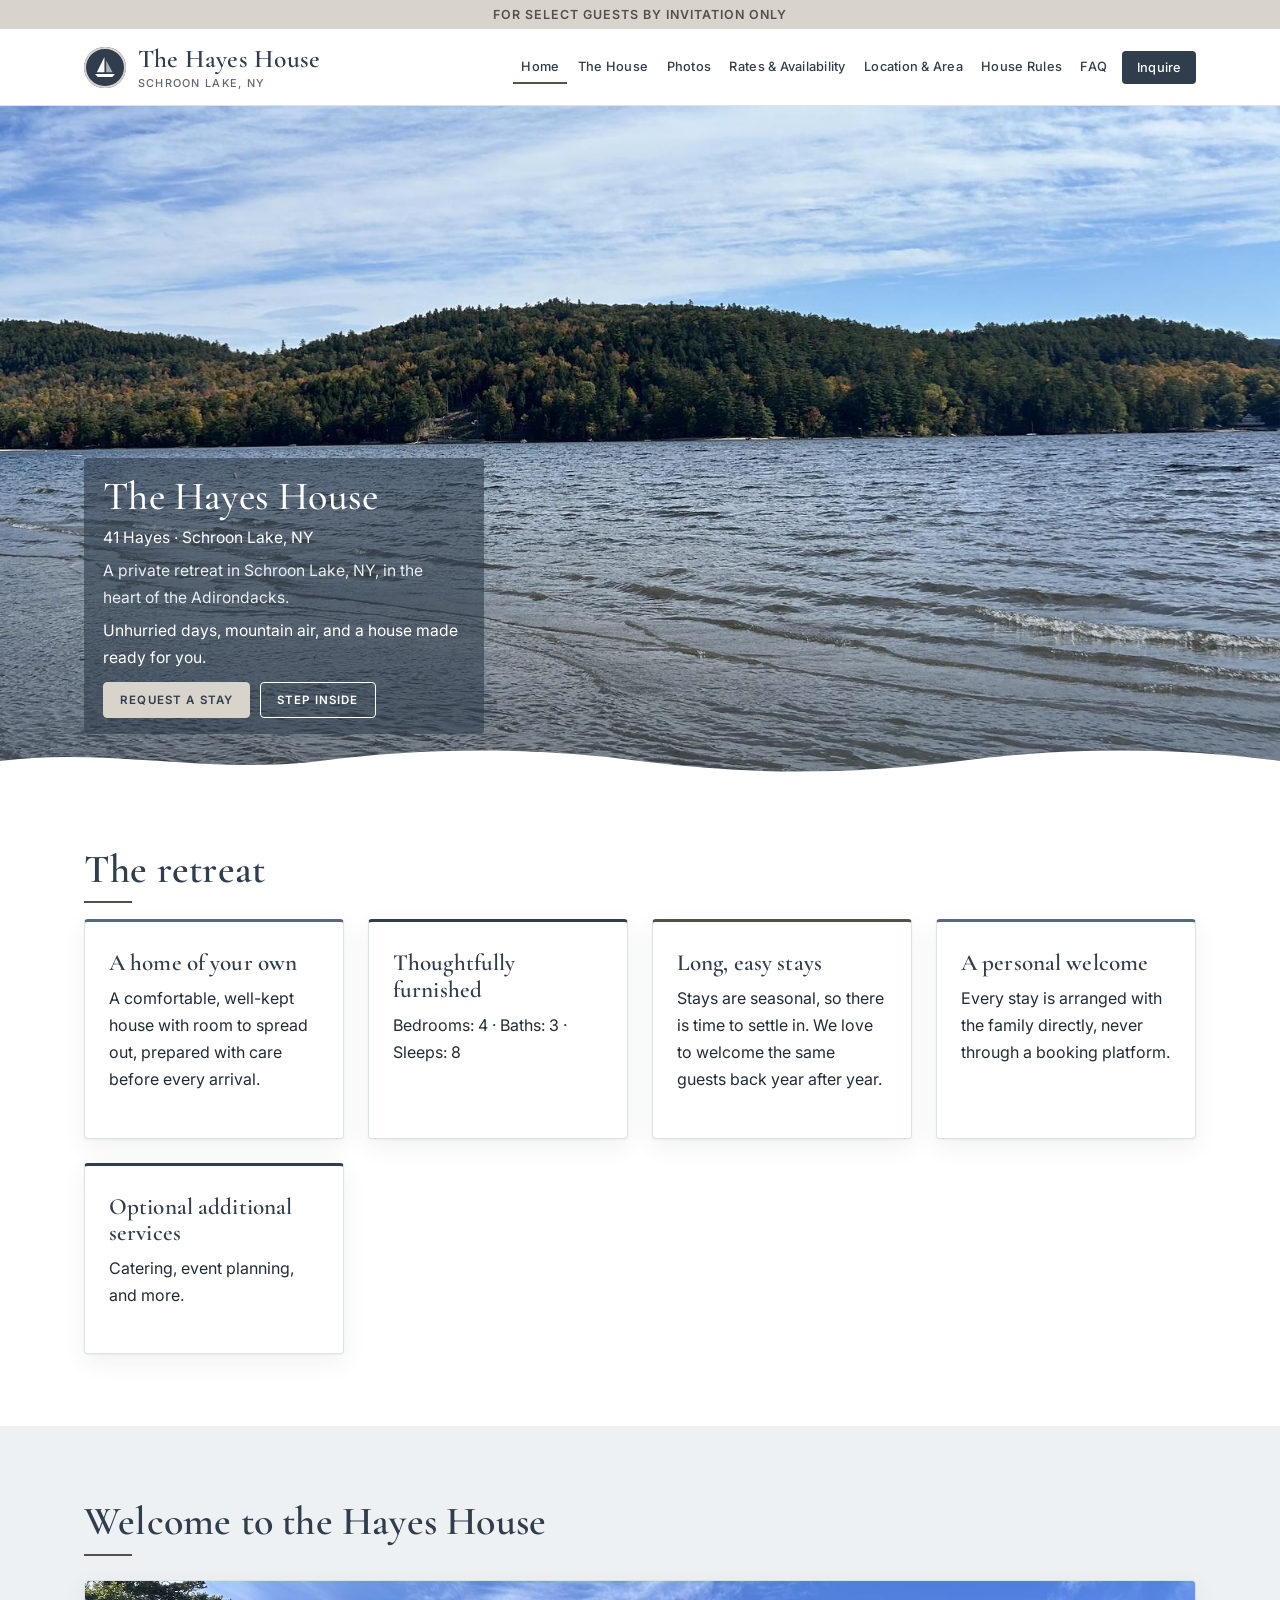
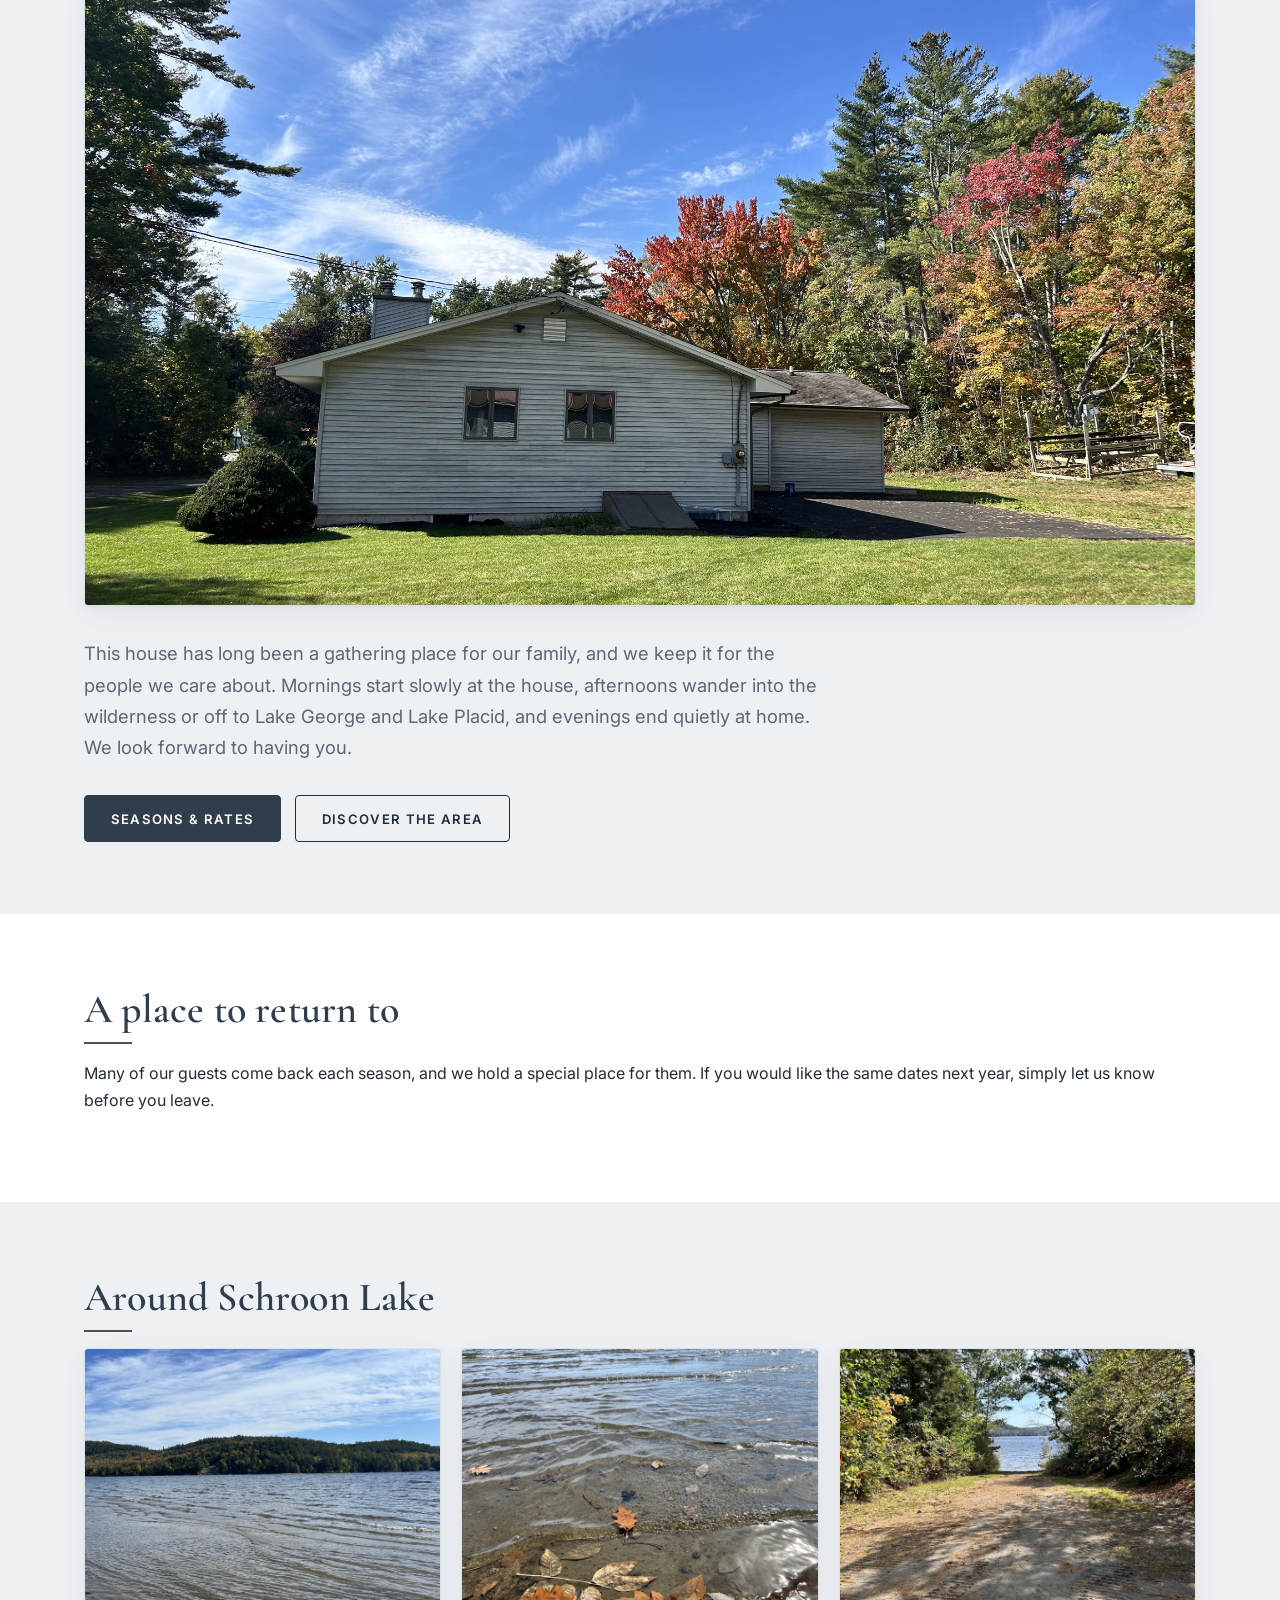
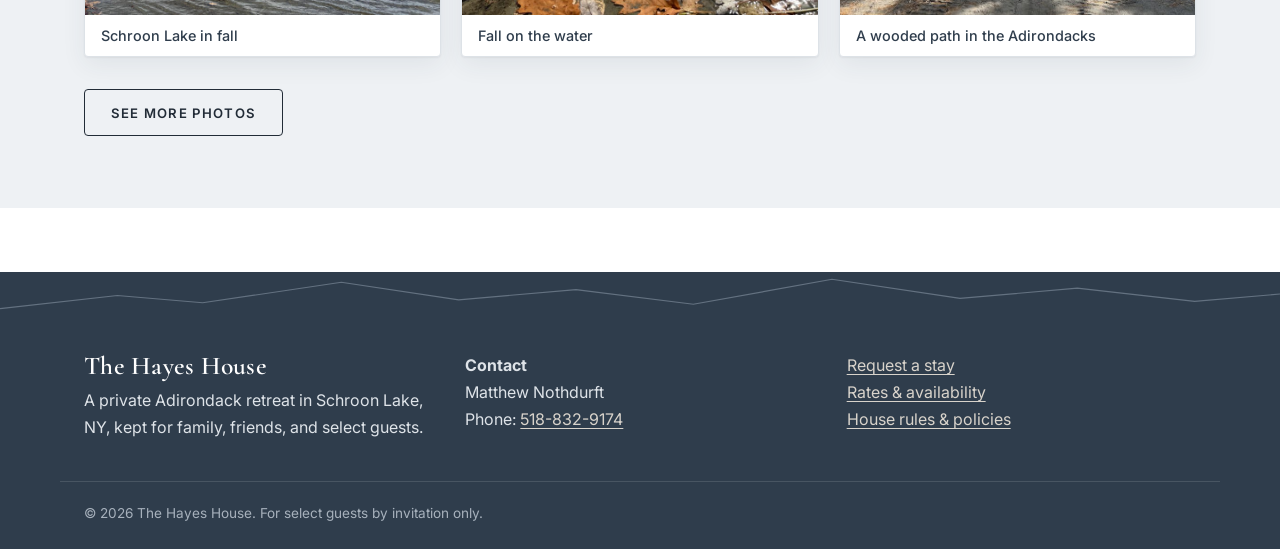
==== index.html @ 9d16b69c "Lake photos mock-up: lake hero, Around Schroon Lake band, car-free house photo, gallery and location" ====
<!doctype html>
<html lang="en">
<head>
  <meta charset="utf-8">
  <meta name="viewport" content="width=device-width, initial-scale=1">
  <title>The Hayes House | 41 Hayes, Schroon Lake, NY</title>
  <meta name="description" content="The Hayes House, a private Adirondack retreat in Schroon Lake, NY, open to family, friends, and select guests by invitation.">
  <meta name="robots" content="noindex"> <!-- DRAFT: remove this line at launch -->
  <link rel="preconnect" href="https://fonts.googleapis.com">
  <link rel="preconnect" href="https://fonts.gstatic.com" crossorigin>
  <link rel="stylesheet" href="https://fonts.googleapis.com/css2?family=Cormorant+Garamond:wght@500;600;700&amp;family=Inter:wght@400;500;600&amp;display=swap"> <!-- optional web fonts; system fallbacks are used offline -->
  <link rel="stylesheet" href="css/style.css">
  <link rel="icon" href="images/favicon.svg" type="image/svg+xml">
  <script src="js/main.js" defer></script>
</head>
<body>
  <a class="skip" href="#main">Skip to content</a>
  <div class="draft-banner" role="note">For select guests by invitation only</div>
  <header class="site-header">
    <div class="wrap header-inner">
      <a href="index.html" class="logo">
        <span class="logo-mark" aria-hidden="true"><svg viewBox="0 0 48 48" width="28" height="28" focusable="false"><path d="M23 7 V33 H10 Z" fill="currentColor"/><path d="M26 13 V33 H37 Z" fill="currentColor" opacity=".6"/><path d="M7 36 H41 L36.5 41 H11.5 Z" fill="currentColor"/></svg></span>
        <span><span class="logo-name" data-site="name">The Hayes House</span><span class="logo-sub">Schroon Lake, NY</span></span>
      </a>
      <button class="nav-toggle" type="button" aria-expanded="false" aria-controls="site-nav">Menu</button>
      <nav class="site-nav" id="site-nav" aria-label="Main">
        <ul>
          <li><a href="index.html">Home</a></li>
          <li><a href="house.html">The House</a></li>
          <li><a href="gallery.html">Photos</a></li>
          <li><a href="rates.html">Rates &amp; Availability</a></li>
          <li><a href="location.html">Location &amp; Area</a></li>
          <li><a href="rules.html">House Rules</a></li>
          <li><a href="faq.html">FAQ</a></li>
          <li><a href="inquire.html" class="nav-cta">Inquire</a></li>
        </ul>
      </nav>
    </div>
  </header>

  <main id="main">
    <section class="hero">
      <div class="wrap"><div class="hero-panel">
        <h1>The Hayes House</h1>
        <p class="small" style="color:#fff">41 Hayes · Schroon Lake, NY</p>
        <p>A private retreat in Schroon Lake, NY, in the heart of the Adirondacks.</p>
        <p class="small" style="color:#fff">Unhurried days, mountain air, and a house made ready for you.</p>
        <div class="btn-row">
          <a class="btn" href="inquire.html">Request a stay</a>
          <a class="btn secondary" href="house.html">Step inside</a>
        </div>
      </div></div>
    </section>

    <section class="section">
      <div class="wrap">
        <h2>The retreat</h2>
        <div class="grid">
          <div class="card steel"><h3>A home of your own</h3><p>A comfortable, well-kept house with room to spread out, prepared with care before every arrival.</p></div>
          <div class="card"><h3>Thoughtfully furnished</h3><p>Bedrooms: 4 · Baths: 3 · Sleeps: 8</p></div>
          <div class="card wood"><h3>Long, easy stays</h3><p>Stays are seasonal, so there is time to settle in. We love to welcome the same guests back year after year.</p></div>
          <div class="card steel"><h3>A personal welcome</h3><p>Every stay is arranged with the family directly, never through a booking platform.</p></div>
          <div class="card"><h3>Optional additional services</h3><p>Catering, event planning, and more.</p></div>
        </div>
      </div>
    </section>

    <section class="section alt">
      <div class="wrap">
        <h2>Welcome to the Hayes House</h2>
        <figure class="feature-photo"><img src="images/side-and-garage-1000.jpg" srcset="images/side-and-garage-1000.jpg 1000w, images/side-and-garage.jpg 2000w" sizes="(max-width: 1100px) 100vw, 1100px" alt="Side of the house and attached garage with a paved driveway, a green lawn, and red and orange fall trees against a blue sky" loading="lazy" width="2000" height="1500"></figure>
        <p class="lead">This house has long been a gathering place for our family, and we keep it for the people we care about. Mornings start slowly at the house, afternoons wander into the wilderness or off to Lake George and Lake Placid, and evenings end quietly at home. We look forward to having you.</p>
        <div class="btn-row"><a class="btn" href="rates.html">Seasons &amp; rates</a><a class="btn secondary" href="location.html">Discover the area</a></div>
      </div>
    </section>

    <section class="section">
      <div class="wrap">
        <h2>A place to return to</h2>
        <p>Many of our guests come back each season, and we hold a special place for them. If you would like the same dates next year, simply let us know before you leave.</p>
      </div>
    </section>
    <section class="section alt">
      <div class="wrap">
        <h2>Around Schroon Lake</h2>
        <div class="gallery three">
          <figure><img src="images/lake-shoreline-800.jpg" srcset="images/lake-shoreline-800.jpg 800w, images/lake-shoreline.jpg 1600w" sizes="(max-width: 600px) 100vw, 360px" alt="Schroon Lake on a clear fall day, with wooded hills in autumn color across the water" loading="lazy" width="1600" height="1200"><figcaption>Schroon Lake in fall</figcaption></figure>
          <figure><img src="images/lake-shallows-800.jpg" srcset="images/lake-shallows-800.jpg 800w, images/lake-shallows.jpg 1600w" sizes="(max-width: 600px) 100vw, 360px" alt="Fallen oak and maple leaves in clear, shallow lake water" loading="lazy" width="1600" height="1200"><figcaption>Fall on the water</figcaption></figure>
          <figure><img src="images/wooded-path-1000.jpg" srcset="images/wooded-path-1000.jpg 1000w, images/wooded-path.jpg 2000w" sizes="(max-width: 600px) 100vw, 360px" alt="A sandy path through tall pines and early fall foliage on a sunny day" loading="lazy" width="1500" height="2000"><figcaption>A wooded path in the Adirondacks</figcaption></figure>
        </div>
        <div class="btn-row"><a class="btn secondary" href="gallery.html">See more photos</a></div>
      </div>
    </section>
  </main>

  <footer class="site-footer">
    <svg class="ridge" viewBox="0 0 1200 60" preserveAspectRatio="none" aria-hidden="true" focusable="false"><path d="M0 50 L110 32 L190 42 L320 14 L430 38 L540 24 L650 44 L780 10 L900 36 L1010 22 L1120 40 L1200 30" fill="none" stroke="currentColor" stroke-width="1.5"/></svg>
    <div class="wrap footer-grid">
      <div>
        <p><span class="logo-name" data-site="name">The Hayes House</span>
        A private Adirondack retreat in Schroon Lake, NY, kept for family, friends, and select guests.</p>
      </div>
      <div>
        <p><strong>Contact</strong><br>
        Matthew Nothdurft<br>
        Phone: <a href="tel:+15188329174">518-832-9174</a></p>
      </div>
      <div>
        <p><a href="inquire.html">Request a stay</a><br>
        <a href="rates.html">Rates &amp; availability</a><br>
        <a href="rules.html">House rules &amp; policies</a></p>
      </div>
    </div>
    <p class="wrap small">© <span data-year>2026</span> <span data-site="name">The Hayes House</span>. For select guests by invitation only.</p>
  </footer>
</body>
</html>
---- css/style.css ----
/* The Hayes House: shared styles (coastal / nautical theme). Edit colors in :root. */
:root {
  --navy: #2f3d4c;        /* SW 6244 Naval */
  --navy-2: #3b4b5d;
  --steel: #56697e;       /* lighter Naval */
  --sky: #a3b1c0;
  --mist: #eef1f4;        /* pale Naval tint */
  --white: #ffffff;
  --bronze: #54504a;      /* SW 7048 Urbane Bronze */
  --bronze-tint: #d8d3cb; /* light Urbane Bronze tint */
  --brass: var(--bronze);
  --brass-dark: var(--bronze);
  --ink: #222c37;
  --muted: #5d6772;
  --line: #dde2e7;
  --radius: 4px;
  --shadow: 0 1px 2px rgba(47,61,76,.06), 0 8px 24px rgba(47,61,76,.07);
  --max: 1160px;
  --serif: "Cormorant Garamond", "Playfair Display", "Iowan Old Style", "Palatino Linotype", Palatino, Georgia, serif;
  --sans: "Inter", -apple-system, BlinkMacSystemFont, "Segoe UI", Roboto, "Helvetica Neue", Arial, sans-serif;
}
* { box-sizing: border-box; }
html { scroll-behavior: smooth; }
body { margin: 0; color: var(--ink); background: var(--white); font: 400 1rem/1.7 var(--sans); -webkit-font-smoothing: antialiased; }
h1, h2, h3 { font-family: var(--serif); font-weight: 600; line-height: 1.15; color: var(--navy); letter-spacing: .005em; }
h1 { font-size: clamp(2.4rem, 6vw, 3.9rem); margin: 0 0 .75rem; }
h2 { font-size: clamp(1.8rem, 3.6vw, 2.5rem); margin: 3rem 0 1rem; }
h2::after { content: ""; display: block; width: 48px; height: 2px; background: var(--brass); margin-top: .6rem; }
h3 { font-size: 1.45rem; margin: 0 0 .5rem; }
p { margin: 0 0 1rem; }
a { color: var(--steel); text-underline-offset: 3px; }
a:hover { color: var(--navy); }
a:focus-visible, button:focus-visible, input:focus-visible, select:focus-visible, textarea:focus-visible, summary:focus-visible {
  outline: 2px solid var(--brass); outline-offset: 3px;
}
img { max-width: 100%; height: auto; display: block; }
.wrap { max-width: var(--max); margin: 0 auto; padding: 0 1.5rem; }
.section { padding: 4.5rem 0; }
.section > .wrap > h2:first-child { margin-top: 0; }
.section.alt { background: var(--mist); }
.lead { font-size: 1.15rem; color: var(--muted); max-width: 46rem; }
.small { font-size: .85rem; color: var(--muted); }

.skip { position: absolute; left: -999px; top: 0; background: #fff; padding: .5rem 1rem; z-index: 100; }
.skip:focus { left: 1rem; }

/* Placeholder callouts, intentionally obvious */
.ph { display: inline; background: #fff7e6; color: #5a4214; border: 1px solid #e3c98f; border-left: 4px solid var(--brass-dark);
  padding: .1rem .5rem; border-radius: 2px; font: 500 .9em/1.6 var(--sans); box-decoration-break: clone; -webkit-box-decoration-break: clone; }
.ph::before { content: "PLACEHOLDER · "; font-weight: 700; letter-spacing: .06em; font-size: .85em; color: #8a5a00; }
.ph.confirm { background: #eceff3; border-color: #b5c0cc; border-left-color: var(--steel); color: var(--navy); }
.ph.confirm::before { content: "WORDING TO CONFIRM · "; color: var(--steel); }
.draft-banner { background: var(--bronze-tint); color: var(--bronze); text-align: center; font: 600 .78rem var(--sans); letter-spacing: .08em; text-transform: uppercase; padding: .45rem 1rem; }

/* Header */
.site-header { background: rgba(255,255,255,.96); backdrop-filter: blur(6px); border-bottom: 1px solid var(--line); position: sticky; top: 0; z-index: 50; }
.header-inner { position: relative; display: flex; align-items: center; justify-content: space-between; gap: 1rem; min-height: 4.75rem; }
.logo { display: flex; align-items: center; gap: .75rem; color: var(--navy); text-decoration: none; }
.logo:hover { color: var(--navy); }
.logo-mark { width: 2.6rem; height: 2.6rem; border-radius: 50%; background: var(--navy); color: var(--white); display: grid; place-items: center; box-shadow: inset 0 0 0 2px var(--bronze-tint); }
.logo-name { font: 600 1.6rem/1.1 var(--serif); letter-spacing: .01em; display: block; }
.logo-sub { font: 500 .68rem var(--sans); letter-spacing: .12em; text-transform: uppercase; color: var(--muted); display: block; margin-top: .15rem; }
.nav-toggle { display: none; background: transparent; border: 1px solid var(--navy); color: var(--navy); border-radius: var(--radius); padding: .45rem .9rem; font: 600 .8rem var(--sans); letter-spacing: .1em; text-transform: uppercase; cursor: pointer; }
.site-nav ul { list-style: none; display: flex; flex-wrap: nowrap; align-items: center; gap: .15rem; margin: 0; padding: 0; }
.site-nav a { color: var(--navy); text-decoration: none; padding: .5rem .5rem; font: 500 .8rem var(--sans); letter-spacing: .02em; white-space: nowrap; display: block; border-bottom: 2px solid transparent; }
.site-nav a:hover { color: var(--steel); }
.site-nav a[aria-current="page"] { border-bottom-color: var(--brass); }
.site-nav a.nav-cta { background: var(--navy); color: var(--white); border-radius: var(--radius); padding: .55rem .9rem; margin-left: .3rem; border-bottom: 0; }
.site-nav a.nav-cta:hover { background: var(--steel); color: var(--white); }
@media (max-width: 1180px) {
  .nav-toggle { display: block; }
  .site-nav { display: none; position: absolute; left: 0; right: 0; top: 100%; background: var(--white); border-bottom: 1px solid var(--line); box-shadow: var(--shadow); padding: .75rem 1.5rem 1.25rem; }
  .site-nav.open { display: block; }
  .site-nav ul { flex-direction: column; align-items: stretch; flex-wrap: wrap; }
  .site-nav a.nav-cta { margin: .5rem 0 0; text-align: center; }
}

/* Hero */
.hero { color: var(--white); padding: 22rem 0 2.5rem; position: relative; display: flex; align-items: flex-end;
  background: linear-gradient(to top, rgba(47,61,76,.45) 0%, rgba(47,61,76,0) 45%), url("../images/lake-shoreline.jpg") 50% 40%/cover no-repeat; }
.hero .wrap { width: 100%; }
.hero-panel { display: inline-block; max-width: 25rem; background: rgba(47,61,76,.6); padding: .9rem 1.2rem 1rem; border-radius: var(--radius); }
.hero h1 { color: var(--white); font-weight: 500; font-size: clamp(1.8rem, 4vw, 2.5rem); margin: 0 0 .4rem; }
.hero p { font-size: .98rem; max-width: 28rem; color: #e9edf1; margin: 0 0 .4rem; }
.hero .btn-row { margin-top: .7rem; gap: .6rem; }
.hero .btn { padding: .6rem 1rem; font-size: .72rem; }
@media (max-width: 700px) { .hero { background-image: linear-gradient(to top, rgba(47,61,76,.45) 0%, rgba(47,61,76,0) 45%), url("../images/lake-shoreline-800.jpg"); } }
@media (max-width: 600px) { .hero { padding-top: 17rem; background-color: var(--navy); background-size: 100% 100%, 150% auto; background-position: center, 42% top; } .hero-panel { display: block; padding: .9rem 1rem; } }
.hero .small { color: #e9edf1; }
.page-hero { background: linear-gradient(120deg, var(--navy) 0%, var(--navy-2) 55%, var(--steel) 100%); color: var(--white); padding: 4.5rem 0 4.75rem; position: relative; }
.page-hero h1 { color: var(--white); font-weight: 500; }
.page-hero p { margin: 0; color: #dee3e8; max-width: 44rem; font-size: 1.05rem; }
/* wave divider under page heroes */
.hero::after, .page-hero::after { content: ""; position: absolute; left: 0; right: 0; bottom: -1px; height: 28px;
  background: url("data:image/svg+xml,%3Csvg xmlns='http://www.w3.org/2000/svg' viewBox='0 0 1200 28' preserveAspectRatio='none'%3E%3Cpath d='M0 14 C100 0 200 28 300 14 S500 0 600 14 S800 28 900 14 S1100 0 1200 14 V28 H0 Z' fill='%23ffffff'/%3E%3C/svg%3E") center/100% 100% no-repeat; }

/* Buttons */
.btn { display: inline-block; background: var(--navy); color: var(--white); text-decoration: none; padding: .9rem 1.6rem; border-radius: var(--radius); font: 600 .82rem var(--sans); letter-spacing: .1em; text-transform: uppercase; border: 1px solid var(--navy); cursor: pointer; transition: background .2s, color .2s; }
.btn:hover { background: var(--steel); border-color: var(--steel); color: var(--white); }
.hero .btn { background: var(--bronze-tint); border-color: var(--bronze-tint); color: var(--navy); }
.hero .btn:hover { background: var(--white); border-color: var(--white); }
.btn.secondary, .hero .btn.secondary { background: transparent; border-color: currentColor; color: inherit; }
.btn.secondary:hover { background: var(--navy); color: var(--white); }
.hero .btn.secondary:hover { background: var(--white); color: var(--navy); }
.btn-row { display: flex; flex-wrap: wrap; gap: .9rem; margin-top: 2rem; }

/* Cards & grids */
.grid { display: grid; gap: 1.5rem; grid-template-columns: repeat(auto-fit, minmax(240px, 1fr)); }
.card { background: var(--white); border: 1px solid var(--line); border-top: 3px solid var(--navy); border-radius: var(--radius); padding: 1.75rem 1.5rem; box-shadow: var(--shadow); }
.card.steel { border-top-color: var(--steel); }
.card.wood { border-top-color: var(--brass); }

/* Gallery */
.gallery { display: grid; gap: 1.25rem; grid-template-columns: repeat(auto-fill, minmax(240px, 1fr)); }
.gallery.three { grid-template-columns: repeat(auto-fit, minmax(240px, 1fr)); }
.gallery figure { margin: 0; background: var(--white); border-radius: var(--radius); overflow: hidden; border: 1px solid var(--line); box-shadow: var(--shadow); }
.gallery img { aspect-ratio: 4/3; object-fit: cover; width: 100%; }
.gallery figcaption { padding: .75rem 1rem; font: 500 .9rem var(--sans); color: var(--navy); }

/* Photos */
.feature-photo { margin: 1.5rem 0 2rem; border-radius: var(--radius); overflow: hidden; border: 1px solid var(--line); box-shadow: var(--shadow); background: var(--white); }
.feature-photo img { width: 100%; aspect-ratio: 16/9; object-fit: cover; object-position: 50% 35%; }
.feature-photo figcaption, .photo-pair figcaption { padding: .75rem 1rem; font: 500 .9rem var(--sans); color: var(--navy); }
.photo-pair { display: grid; gap: 1.25rem; grid-template-columns: repeat(auto-fit, minmax(260px, 1fr)); margin: 1.5rem 0 2rem; }
.photo-pair figure { margin: 0; background: var(--white); border-radius: var(--radius); overflow: hidden; border: 1px solid var(--line); box-shadow: var(--shadow); }
.photo-pair img { width: 100%; aspect-ratio: 4/3; object-fit: cover; }

/* Tables */
.table-wrap { overflow-x: auto; box-shadow: var(--shadow); border-radius: var(--radius); }
table { border-collapse: collapse; width: 100%; background: var(--white); }
caption { text-align: left; font: 600 .8rem var(--sans); letter-spacing: .08em; text-transform: uppercase; color: var(--muted); padding: 0 0 .75rem; background: var(--white); }
th, td { padding: .9rem 1.1rem; border-bottom: 1px solid var(--line); text-align: left; vertical-align: top; }
thead th { background: var(--navy); color: var(--white); font: 600 .78rem var(--sans); letter-spacing: .08em; text-transform: uppercase; }
tbody th { font-weight: 600; color: var(--navy); width: 32%; background: #f7f8fa; }
tr.blocked td { background: var(--mist); }

/* Calendar placeholder */
.embed-ph { border: 1px solid #b5c0cc; border-left: 4px solid var(--steel); border-radius: var(--radius); background: var(--mist); padding: 2.75rem 1.5rem; text-align: center; color: var(--navy); }

/* FAQ */
details.faq { background: var(--white); border: 1px solid var(--line); border-radius: var(--radius); padding: 1.1rem 1.4rem; margin-bottom: .75rem; box-shadow: 0 1px 2px rgba(47,61,76,.05); }
details.faq[open] { border-left: 3px solid var(--brass); }
details.faq summary { cursor: pointer; font: 600 1.3rem var(--serif); color: var(--navy); }
details.faq p { margin: .75rem 0 0; }

/* Forms */
form.inquiry { display: grid; gap: 1.1rem; background: var(--white); padding: 2rem; border-radius: var(--radius); border: 1px solid var(--line); box-shadow: var(--shadow); max-width: 42rem; }
.form-row { display: grid; gap: 1.1rem; grid-template-columns: repeat(auto-fit, minmax(180px, 1fr)); }
label { font: 600 .78rem var(--sans); letter-spacing: .08em; text-transform: uppercase; color: var(--navy); display: block; margin-bottom: .35rem; }
input, select, textarea { width: 100%; padding: .75rem .85rem; border: 1px solid #c9d0d8; border-radius: var(--radius); font: 1rem var(--sans); background: #fcfcfd; color: var(--ink); }
input:focus, select:focus, textarea:focus { border-color: var(--steel); }
.form-note { background: #fff7e6; border: 1px solid #e3c98f; border-left: 4px solid var(--brass-dark); color: #5a4214; padding: .85rem 1rem; border-radius: 2px; font-size: .92rem; margin: 0; }
#form-status { font-weight: 600; color: var(--navy); }

ul.checks { padding-left: 1.2rem; }
ul.checks li { margin: .4rem 0; }
ul.checks li::marker { color: var(--brass-dark); }

/* Footer */
.site-footer { background: var(--navy); color: #dee3e8; padding: 0 0 1.5rem; margin-top: 4rem; }
.site-footer .ridge { display: block; width: 100%; height: 44px; color: var(--sky); opacity: .45; margin-bottom: 2.25rem; }
.site-footer a { color: var(--bronze-tint); }
.site-footer a:hover { color: var(--white); }
.site-footer .logo-name { color: var(--white); margin-bottom: .4rem; }
.site-footer .small { color: #a7b1bc; border-top: 1px solid rgba(255,255,255,.12); padding-top: 1.25rem; margin-top: 1.5rem; }
.footer-grid { display: grid; gap: 2rem; grid-template-columns: repeat(auto-fit, minmax(220px, 1fr)); }

@media (prefers-reduced-motion: reduce) { html { scroll-behavior: auto; } .btn { transition: none; } }
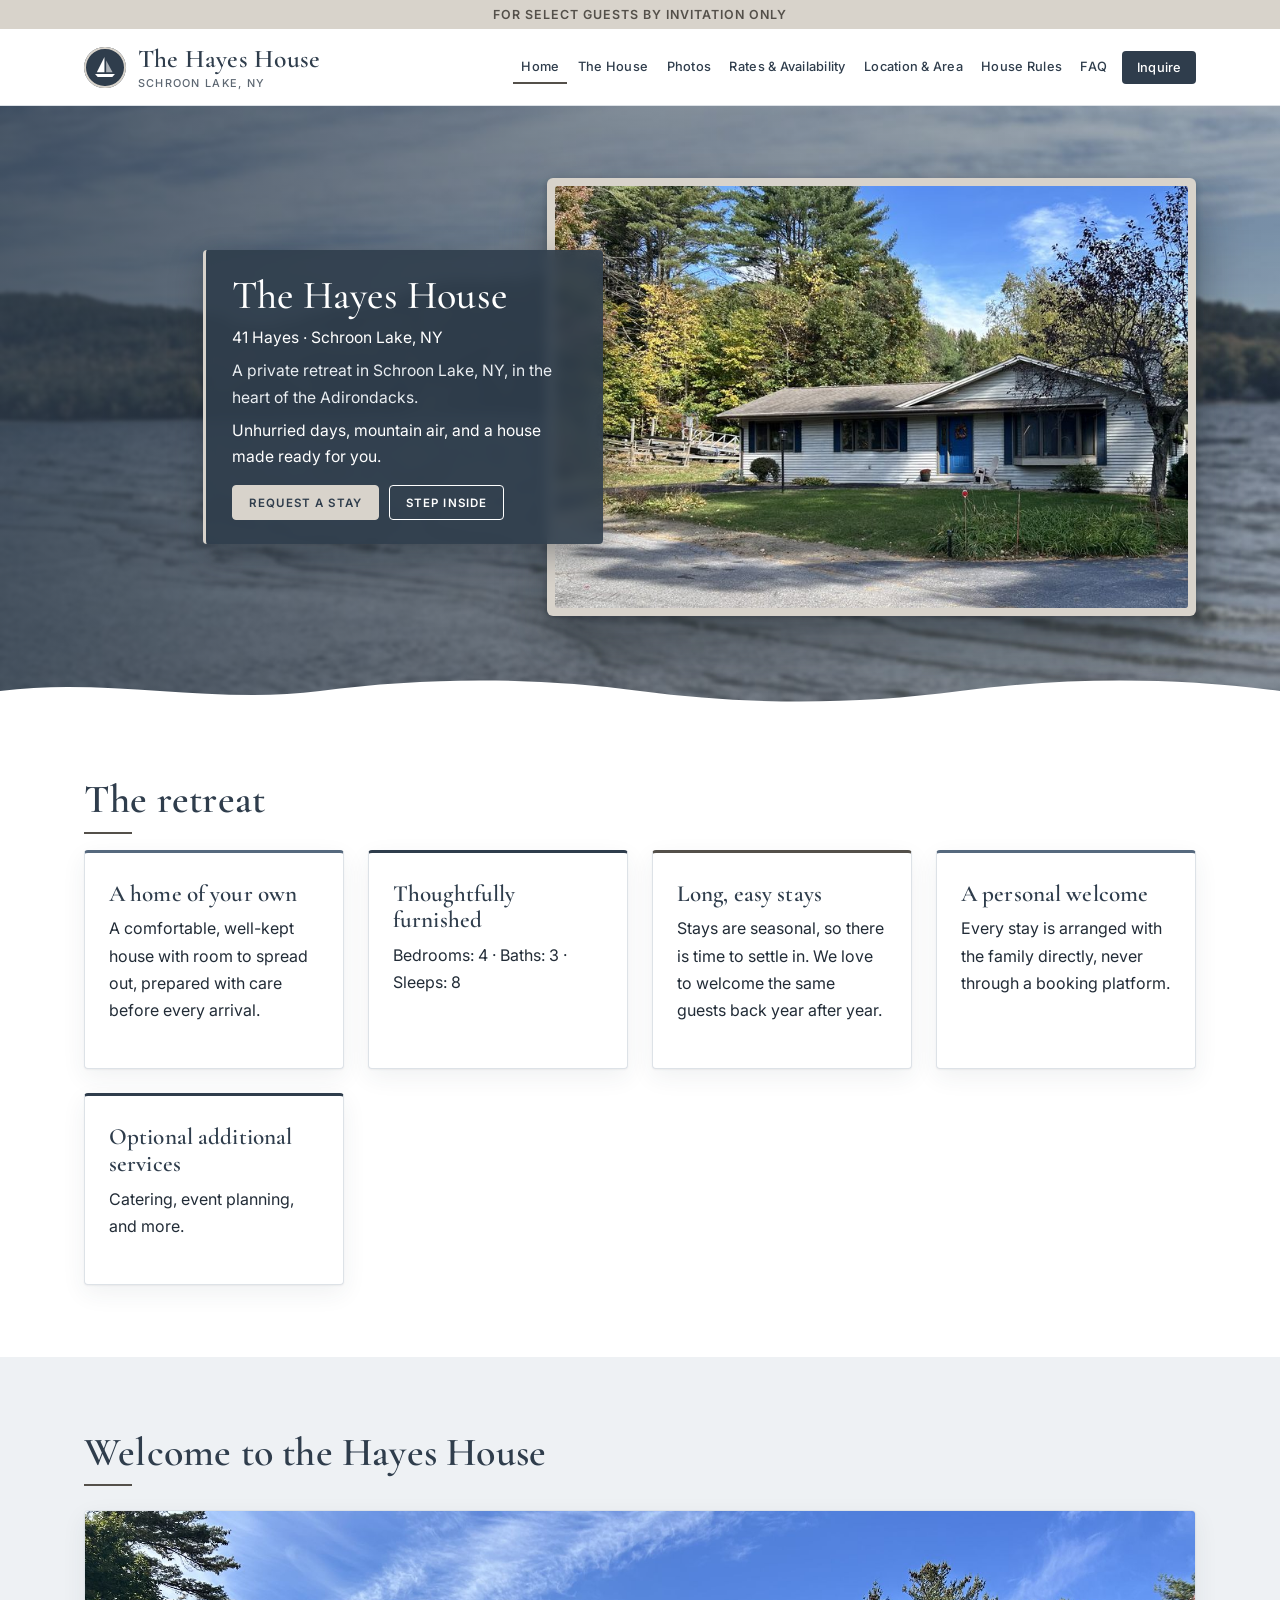
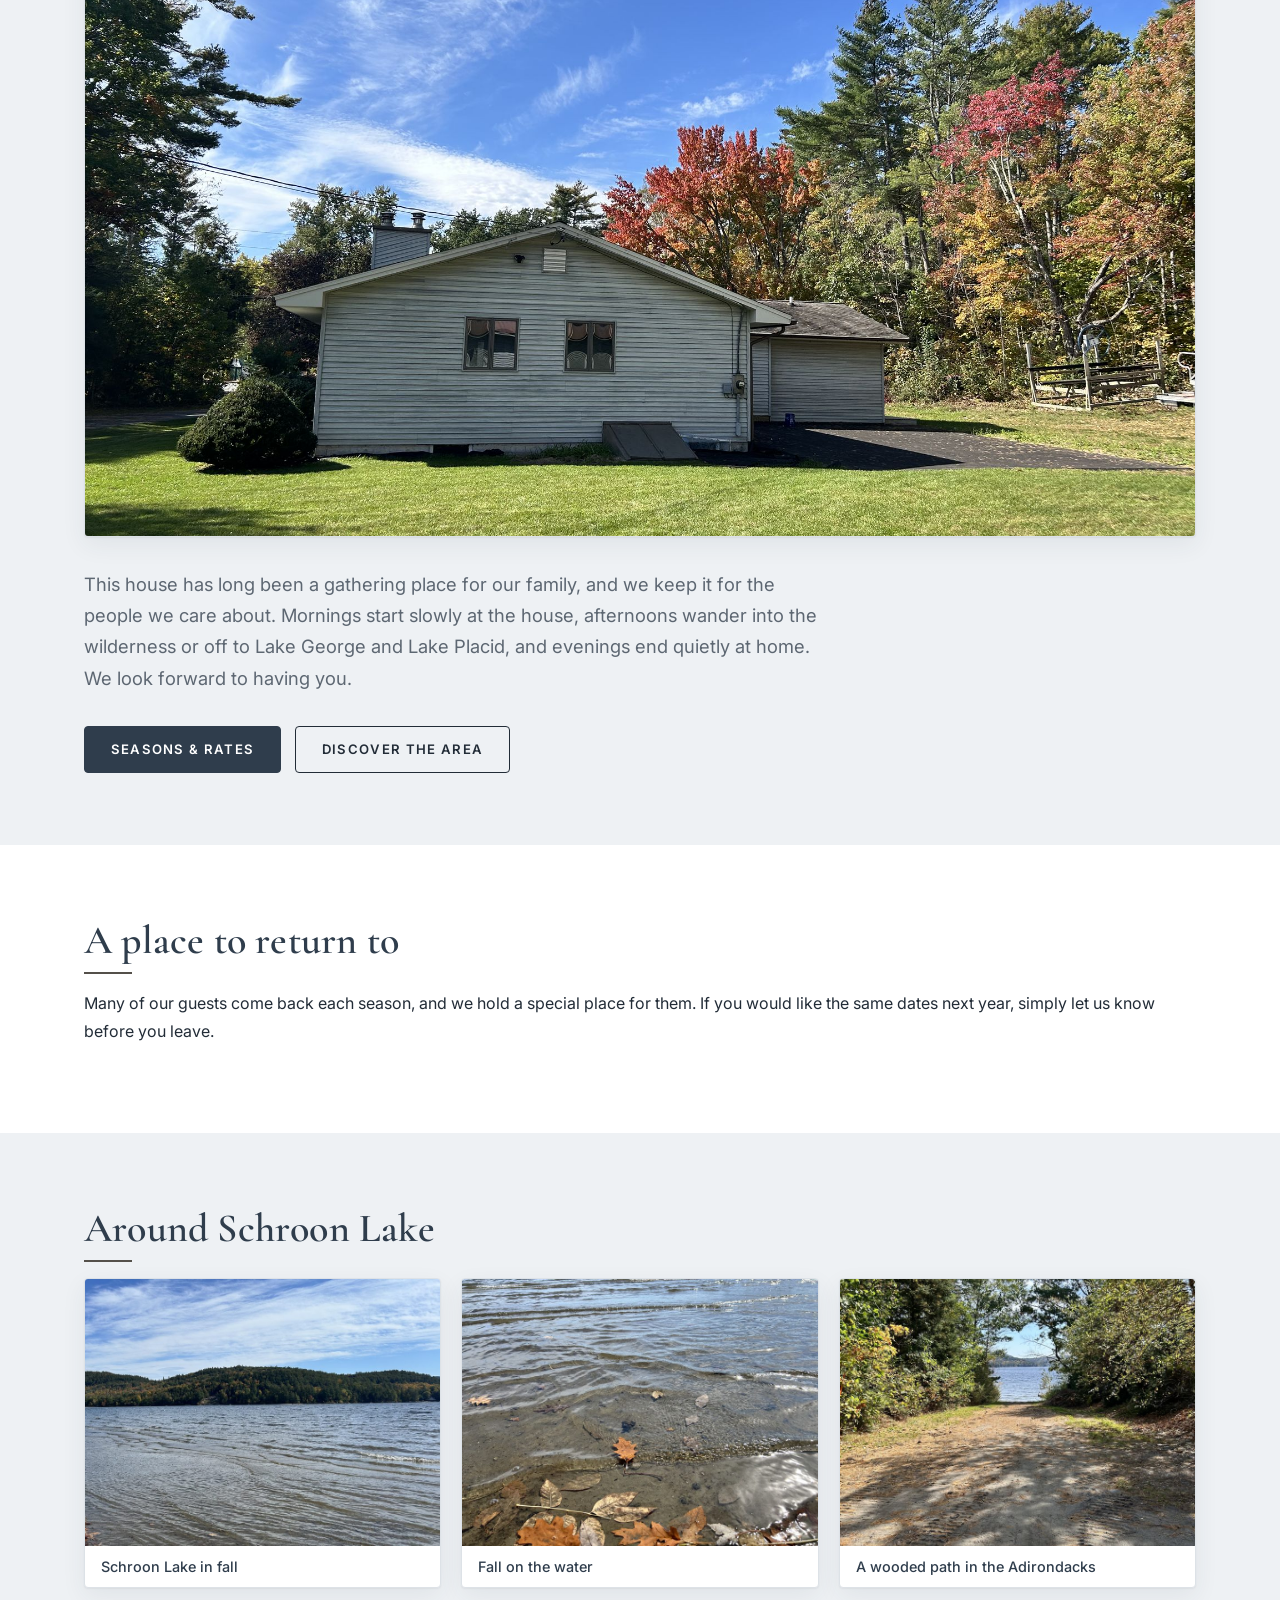
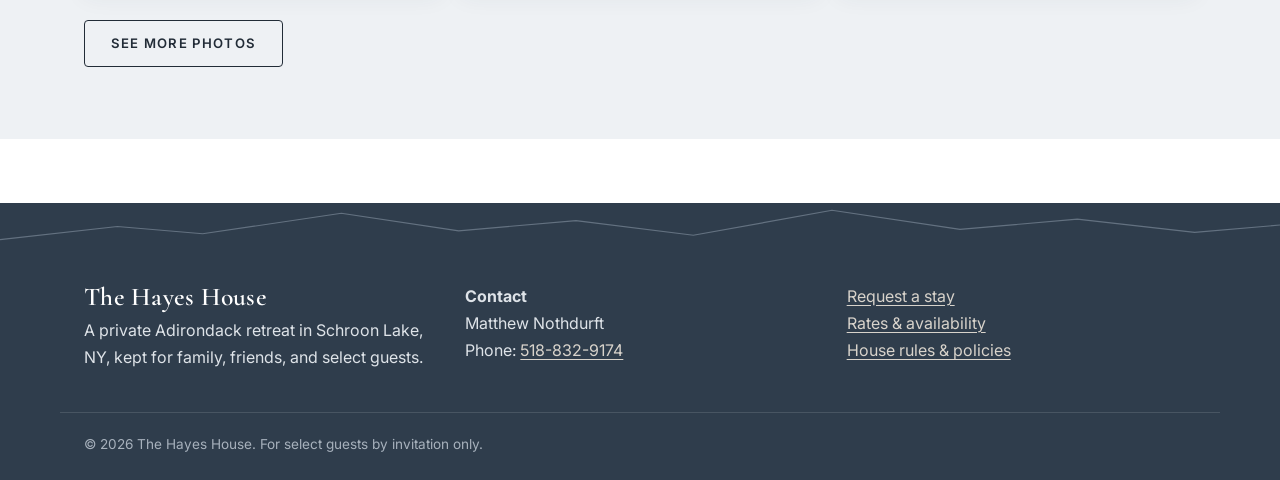
==== commit 50704d7d: "Homepage hero: framed house photo over muted lake background" ====
--- a/index.html
+++ b/index.html
@@ -40,7 +40,7 @@
 
   <main id="main">
     <section class="hero">
-      <div class="wrap"><div class="hero-panel">
+      <div class="wrap hero-grid"><div class="hero-panel">
         <h1>The Hayes House</h1>
         <p class="small" style="color:#fff">41 Hayes · Schroon Lake, NY</p>
         <p>A private retreat in Schroon Lake, NY, in the heart of the Adirondacks.</p>
@@ -49,7 +49,9 @@
           <a class="btn" href="inquire.html">Request a stay</a>
           <a class="btn secondary" href="house.html">Step inside</a>
         </div>
-      </div></div>
+      </div>
+      <figure class="hero-photo"><img src="images/house-front-800.jpg" srcset="images/house-front-800.jpg 800w, images/house-front.jpg 1600w" sizes="(max-width: 860px) 100vw, 680px" alt="The Hayes House from the front: a white single-story home with blue shutters and a blue front door, set on a wide lawn under tall pines and early fall color" width="1600" height="1200" fetchpriority="high"></figure>
+      </div>
     </section>
 
     <section class="section">
--- a/css/style.css
+++ b/css/style.css
@@ -75,17 +75,27 @@
   .site-nav a.nav-cta { margin: .5rem 0 0; text-align: center; }
 }
 
-/* Hero */
-.hero { color: var(--white); padding: 22rem 0 2.5rem; position: relative; display: flex; align-items: flex-end;
-  background: linear-gradient(to top, rgba(47,61,76,.45) 0%, rgba(47,61,76,0) 45%), url("../images/lake-shoreline.jpg") 50% 40%/cover no-repeat; }
+/* Hero: framed house photo over a muted lake background */
+.hero { color: var(--white); padding: 4.5rem 0 5.5rem; position: relative;
+  background: linear-gradient(100deg, rgba(47,61,76,.8) 0%, rgba(47,61,76,.5) 45%, rgba(47,61,76,.3) 100%), url("../images/lake-shoreline-soft.jpg") 50% 40%/cover no-repeat;
+  background-color: var(--navy); }
 .hero .wrap { width: 100%; }
-.hero-panel { display: inline-block; max-width: 25rem; background: rgba(47,61,76,.6); padding: .9rem 1.2rem 1rem; border-radius: var(--radius); }
+.hero-grid { display: grid; grid-template-columns: minmax(0, 5fr) minmax(0, 7fr); align-items: center; }
+.hero-panel { position: relative; z-index: 2; grid-column: 1; grid-row: 1; justify-self: end; margin-right: -3.5rem; max-width: 25rem; background: rgba(47,61,76,.9); -webkit-backdrop-filter: blur(6px); backdrop-filter: blur(6px); padding: 1.4rem 1.6rem 1.5rem; border-radius: var(--radius); border-left: 3px solid var(--bronze-tint); box-shadow: 0 12px 32px rgba(20,28,36,.35); }
+.hero-photo { grid-column: 2; grid-row: 1; margin: 0; padding: 8px; background: var(--bronze-tint); border-radius: 6px; box-shadow: 0 2px 6px rgba(20,28,36,.25), 0 24px 48px rgba(20,28,36,.45); }
+.hero-photo img { display: block; width: 100%; aspect-ratio: 3/2; object-fit: cover; object-position: 50% 20%; border-radius: 3px; }
 .hero h1 { color: var(--white); font-weight: 500; font-size: clamp(1.8rem, 4vw, 2.5rem); margin: 0 0 .4rem; }
 .hero p { font-size: .98rem; max-width: 28rem; color: #e9edf1; margin: 0 0 .4rem; }
-.hero .btn-row { margin-top: .7rem; gap: .6rem; }
+.hero .btn-row { margin-top: .9rem; gap: .6rem; }
 .hero .btn { padding: .6rem 1rem; font-size: .72rem; }
-@media (max-width: 700px) { .hero { background-image: linear-gradient(to top, rgba(47,61,76,.45) 0%, rgba(47,61,76,0) 45%), url("../images/lake-shoreline-800.jpg"); } }
-@media (max-width: 600px) { .hero { padding-top: 17rem; background-color: var(--navy); background-size: 100% 100%, 150% auto; background-position: center, 42% top; } .hero-panel { display: block; padding: .9rem 1rem; } }
+@media (max-width: 860px) {
+  .hero { padding: 2rem 0 4.5rem; background-image: linear-gradient(to bottom, rgba(47,61,76,.3) 0%, rgba(47,61,76,.65) 60%, rgba(47,61,76,.85) 100%), url("../images/lake-shoreline-soft-800.jpg"); background-position: center, 50% 30%; }
+  .hero-grid { grid-template-columns: 1fr; }
+  .hero-photo { grid-column: 1; grid-row: 1; padding: 6px; }
+  .hero-panel { grid-column: 1; grid-row: 2; justify-self: stretch; margin: -2.25rem .6rem 0; max-width: none; padding: 1.1rem 1.1rem 1.2rem; }
+  .hero .btn-row { gap: .5rem; }
+  .hero .btn { padding: .6rem .85rem; }
+}
 .hero .small { color: #e9edf1; }
 .page-hero { background: linear-gradient(120deg, var(--navy) 0%, var(--navy-2) 55%, var(--steel) 100%); color: var(--white); padding: 4.5rem 0 4.75rem; position: relative; }
 .page-hero h1 { color: var(--white); font-weight: 500; }
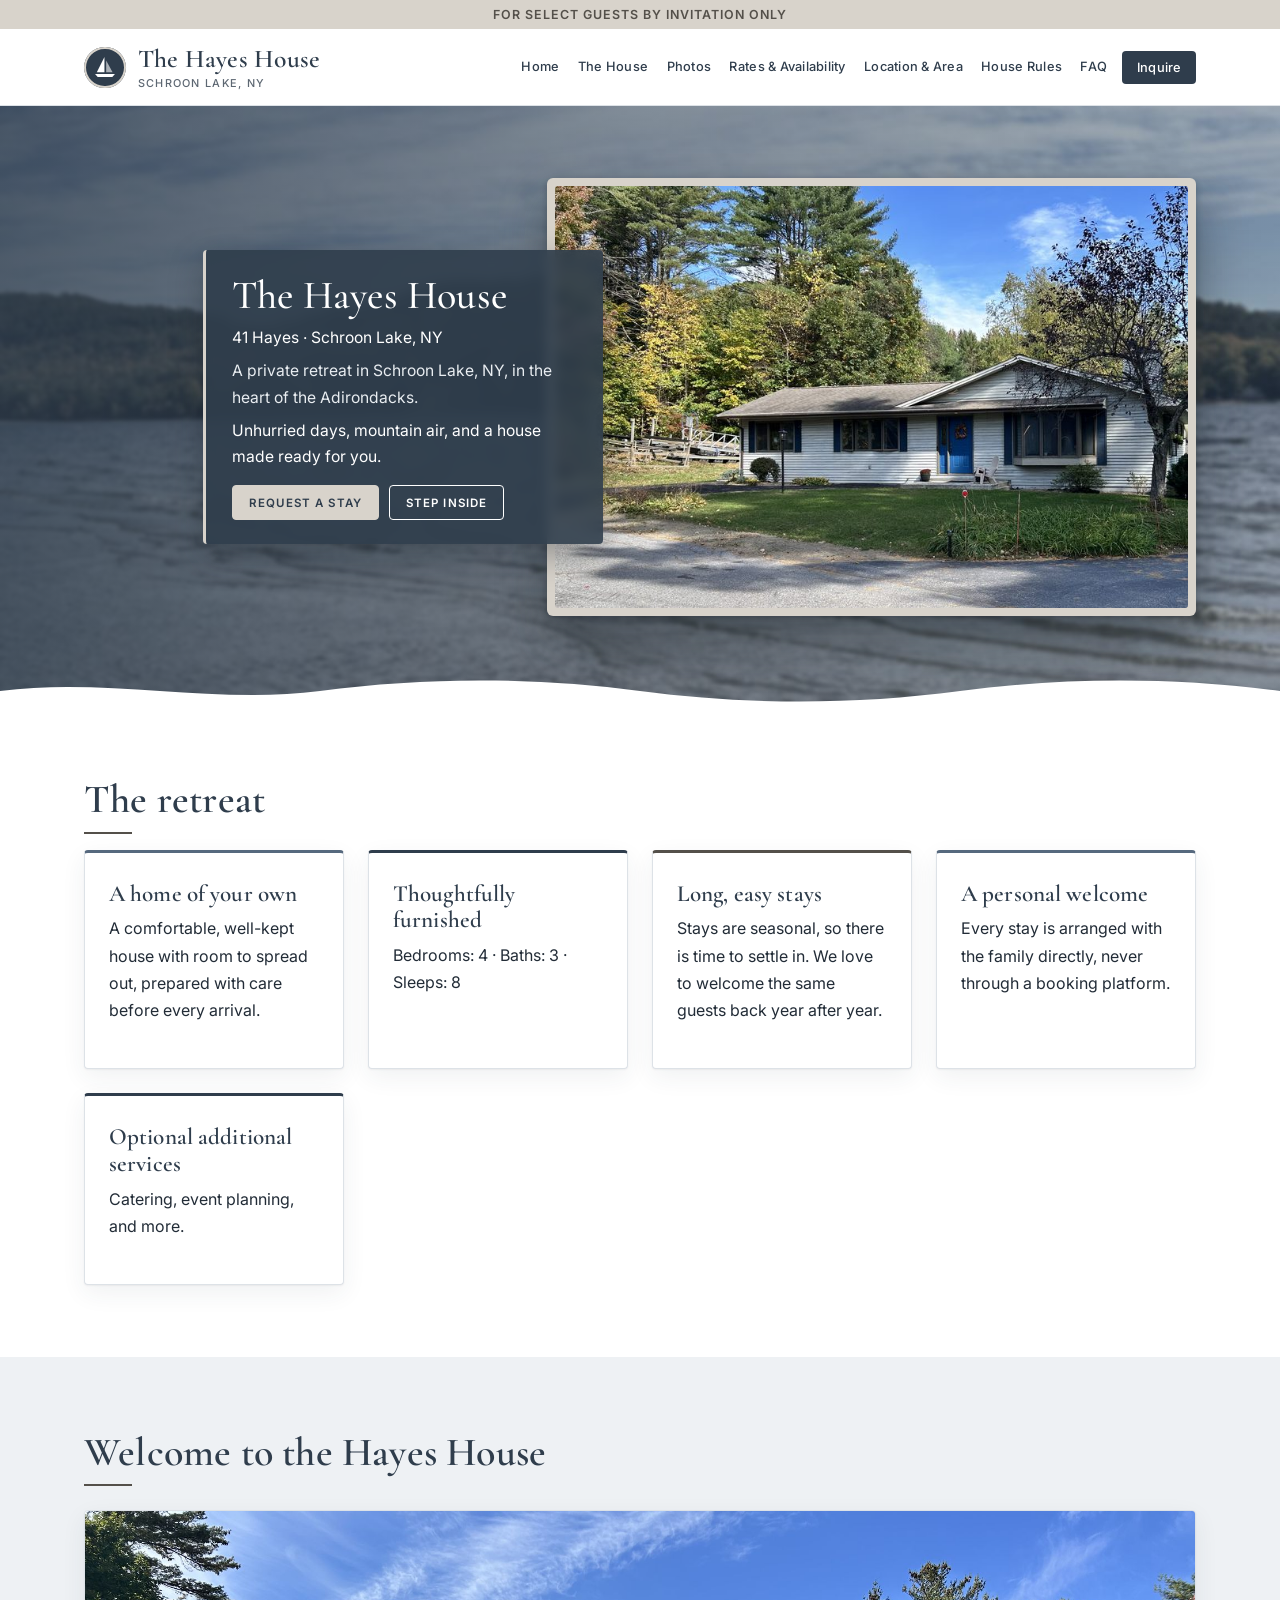
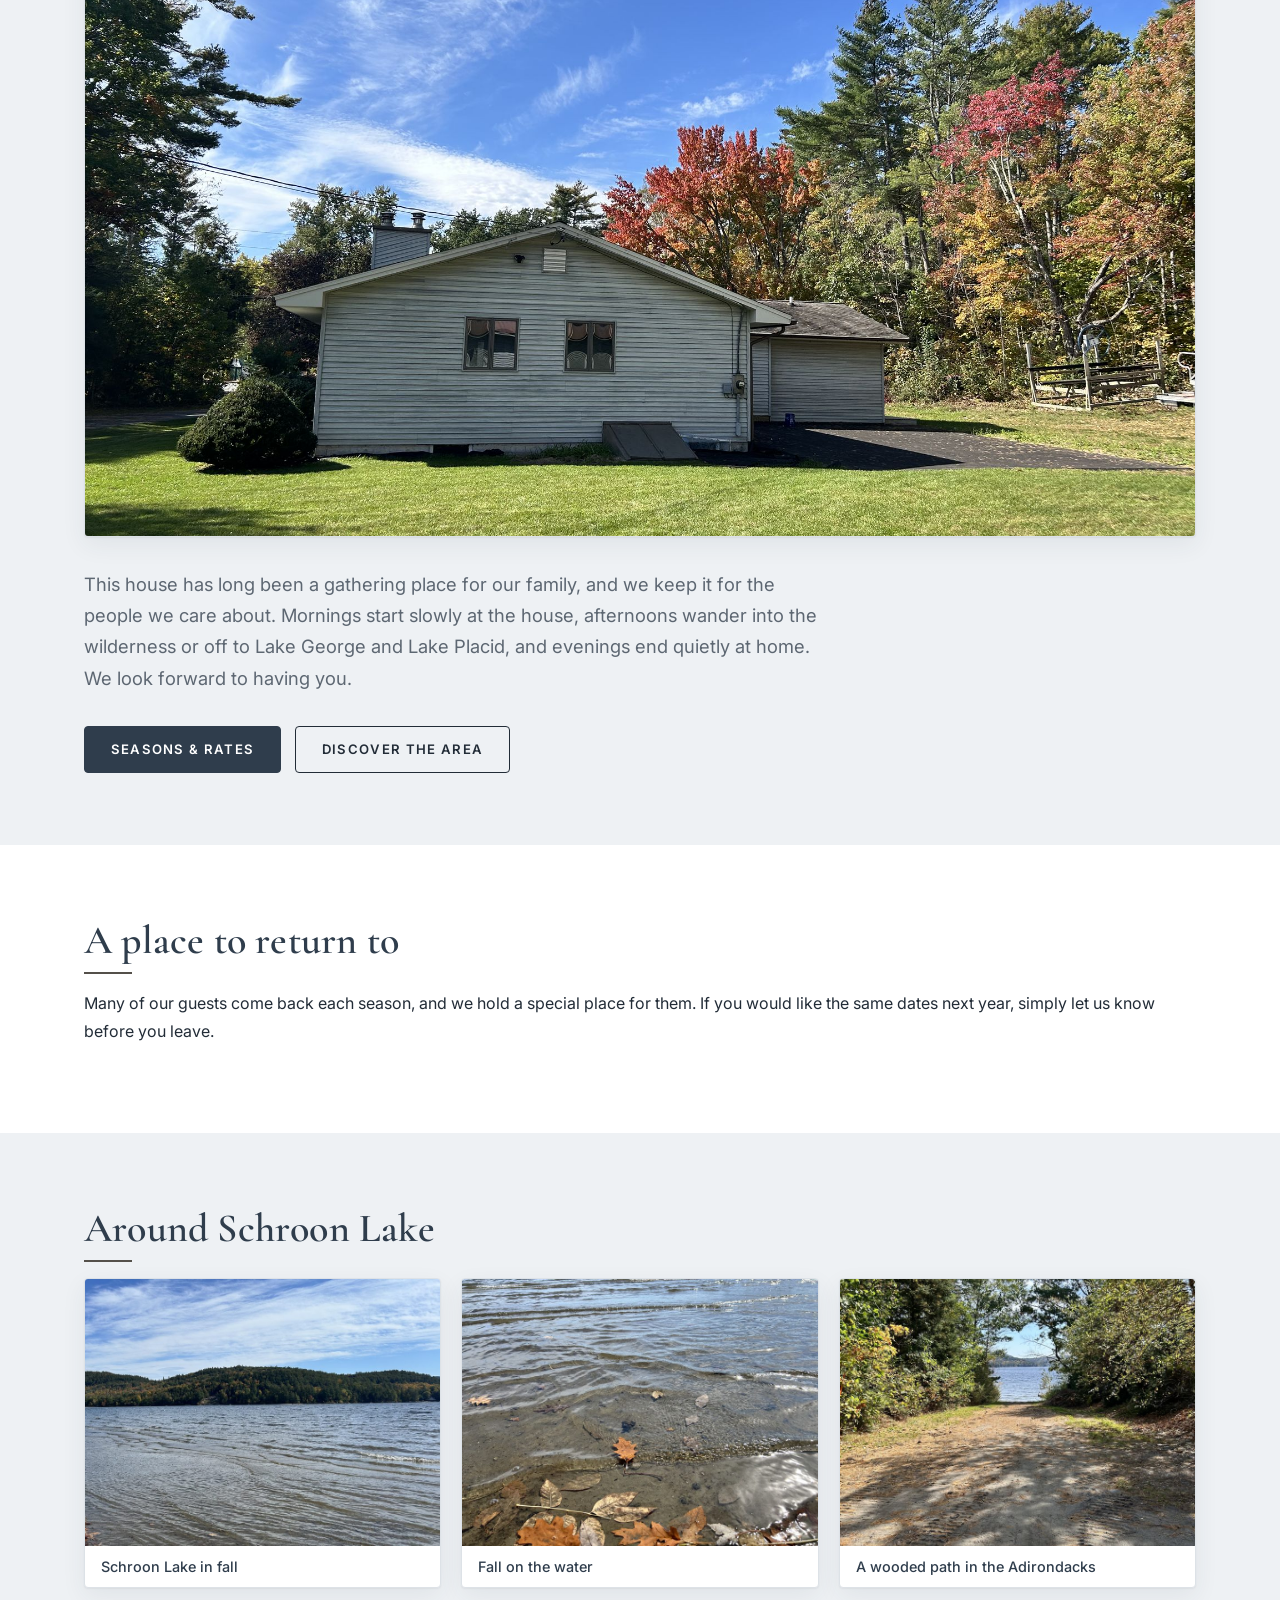
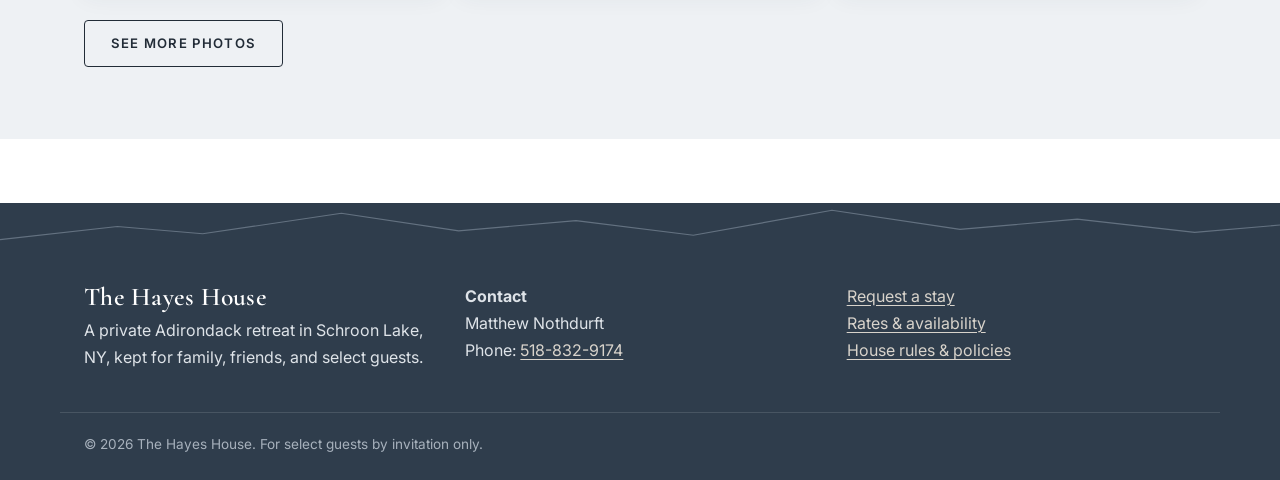
==== commit 2d79a700: "Launch: remove noindex from all pages" ====
--- a/index.html
+++ b/index.html
@@ -5,7 +5,6 @@
   <meta name="viewport" content="width=device-width, initial-scale=1">
   <title>The Hayes House | 41 Hayes, Schroon Lake, NY</title>
   <meta name="description" content="The Hayes House, a private Adirondack retreat in Schroon Lake, NY, open to family, friends, and select guests by invitation.">
-  <meta name="robots" content="noindex"> <!-- DRAFT: remove this line at launch -->
   <link rel="preconnect" href="https://fonts.googleapis.com">
   <link rel="preconnect" href="https://fonts.gstatic.com" crossorigin>
   <link rel="stylesheet" href="https://fonts.googleapis.com/css2?family=Cormorant+Garamond:wght@500;600;700&amp;family=Inter:wght@400;500;600&amp;display=swap"> <!-- optional web fonts; system fallbacks are used offline -->
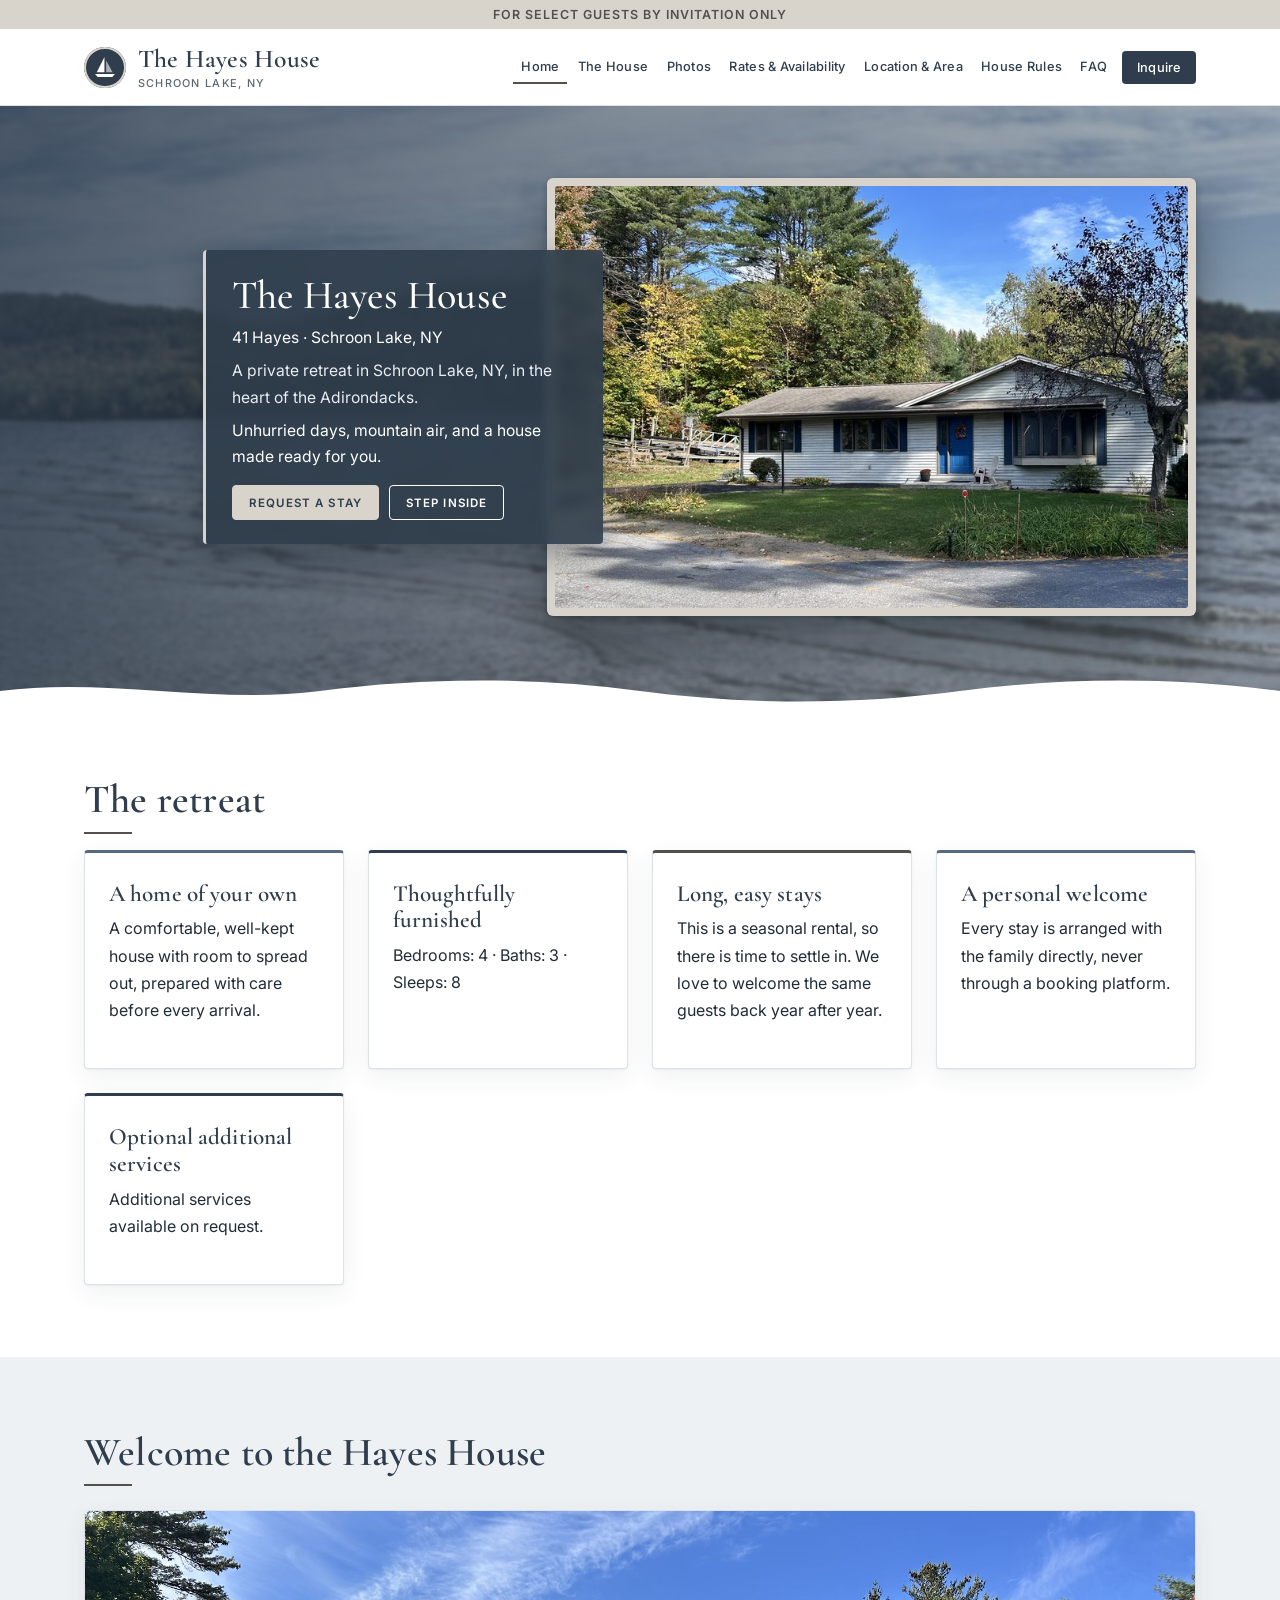
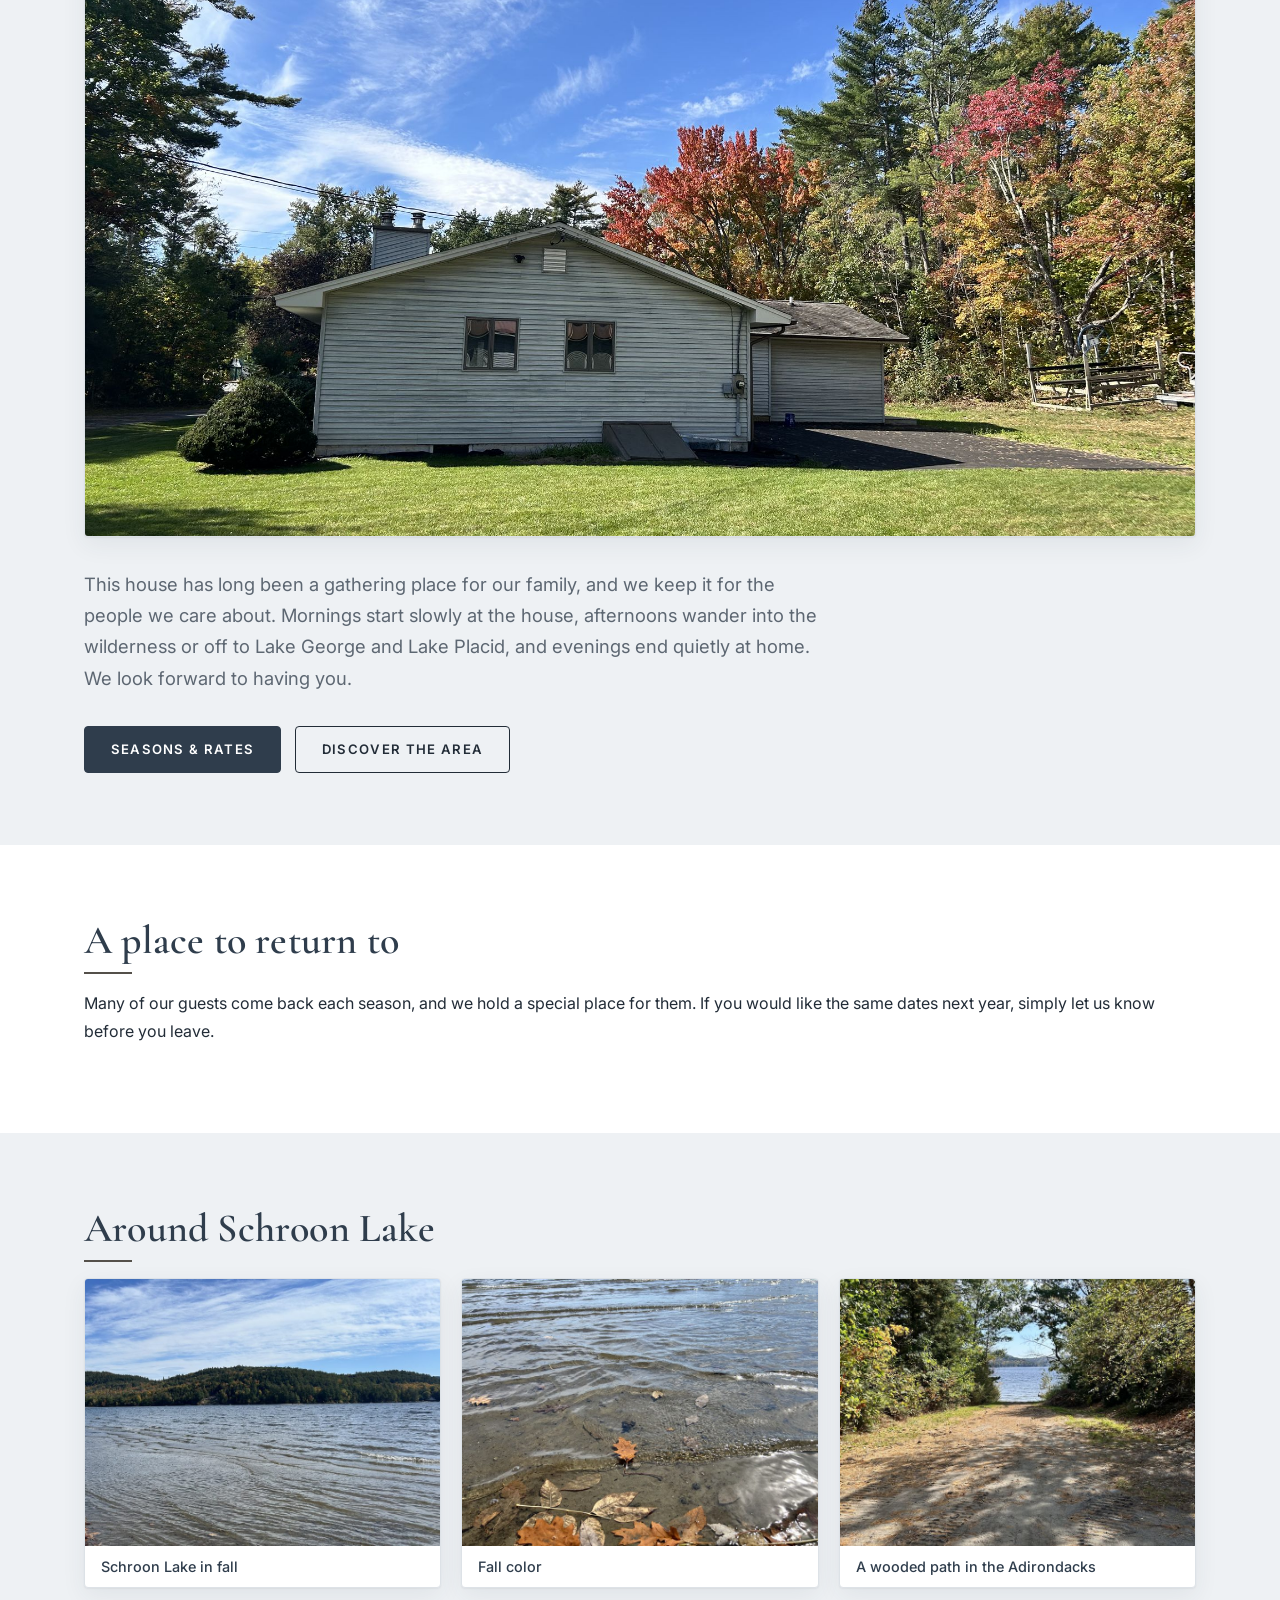
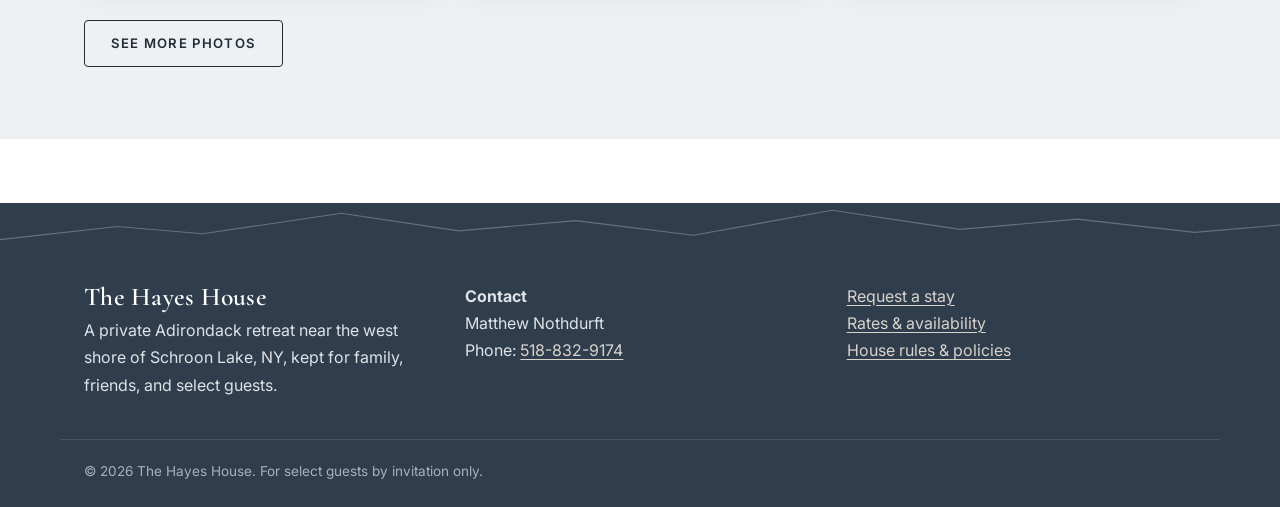
==== commit 5c588265: "Update Hayes House copy for a seasonal rental Align the shared script across all eight pages, replac" ====
--- a/index.html
+++ b/index.html
@@ -10,7 +10,34 @@
   <link rel="stylesheet" href="https://fonts.googleapis.com/css2?family=Cormorant+Garamond:wght@500;600;700&amp;family=Inter:wght@400;500;600&amp;display=swap"> <!-- optional web fonts; system fallbacks are used offline -->
   <link rel="stylesheet" href="css/style.css">
   <link rel="icon" href="images/favicon.svg" type="image/svg+xml">
-  <script src="js/main.js" defer></script>
+  <script src="js/main.js?v=3" defer></script>
+  <link rel="canonical" href="https://41hayes.com/">
+  <meta property="og:type" content="website">
+  <meta property="og:site_name" content="The Hayes House">
+  <meta property="og:title" content="The Hayes House | 41 Hayes, Schroon Lake, NY">
+  <meta property="og:description" content="The Hayes House, a private Adirondack retreat in Schroon Lake, NY, open to family, friends, and select guests by invitation.">
+  <meta property="og:url" content="https://41hayes.com/">
+  <meta property="og:image" content="https://41hayes.com/images/house-front.jpg">
+  <meta name="twitter:card" content="summary_large_image">
+  <script type="application/ld+json">
+{
+  "@context": "https://schema.org",
+  "@type": "VacationRental",
+  "name": "The Hayes House",
+  "url": "https://41hayes.com/",
+  "description": "The Hayes House, a private Adirondack retreat in Schroon Lake, NY, open to family, friends, and select guests by invitation.",
+  "image": "https://41hayes.com/images/house-front.jpg",
+  "telephone": "+1-518-832-9174",
+  "address": {
+    "@type": "PostalAddress",
+    "streetAddress": "41 Hayes Road",
+    "addressLocality": "Schroon Lake",
+    "addressRegion": "New York",
+    "postalCode": "12870",
+    "addressCountry": "US"
+  }
+}
+  </script>
 </head>
 <body>
   <a class="skip" href="#main">Skip to content</a>
@@ -59,9 +86,9 @@
         <div class="grid">
           <div class="card steel"><h3>A home of your own</h3><p>A comfortable, well-kept house with room to spread out, prepared with care before every arrival.</p></div>
           <div class="card"><h3>Thoughtfully furnished</h3><p>Bedrooms: 4 · Baths: 3 · Sleeps: 8</p></div>
-          <div class="card wood"><h3>Long, easy stays</h3><p>Stays are seasonal, so there is time to settle in. We love to welcome the same guests back year after year.</p></div>
+          <div class="card wood"><h3>Long, easy stays</h3><p>This is a seasonal rental, so there is time to settle in. We love to welcome the same guests back year after year.</p></div>
           <div class="card steel"><h3>A personal welcome</h3><p>Every stay is arranged with the family directly, never through a booking platform.</p></div>
-          <div class="card"><h3>Optional additional services</h3><p>Catering, event planning, and more.</p></div>
+          <div class="card"><h3>Optional additional services</h3><p>Additional services available on request.</p></div>
         </div>
       </div>
     </section>
@@ -86,7 +113,7 @@
         <h2>Around Schroon Lake</h2>
         <div class="gallery three">
           <figure><img src="images/lake-shoreline-800.jpg" srcset="images/lake-shoreline-800.jpg 800w, images/lake-shoreline.jpg 1600w" sizes="(max-width: 600px) 100vw, 360px" alt="Schroon Lake on a clear fall day, with wooded hills in autumn color across the water" loading="lazy" width="1600" height="1200"><figcaption>Schroon Lake in fall</figcaption></figure>
-          <figure><img src="images/lake-shallows-800.jpg" srcset="images/lake-shallows-800.jpg 800w, images/lake-shallows.jpg 1600w" sizes="(max-width: 600px) 100vw, 360px" alt="Fallen oak and maple leaves in clear, shallow lake water" loading="lazy" width="1600" height="1200"><figcaption>Fall on the water</figcaption></figure>
+          <figure><img src="images/lake-shallows-800.jpg" srcset="images/lake-shallows-800.jpg 800w, images/lake-shallows.jpg 1600w" sizes="(max-width: 600px) 100vw, 360px" alt="Fallen oak and maple leaves in clear, shallow lake water" loading="lazy" width="1600" height="1200"><figcaption>Fall color</figcaption></figure>
           <figure><img src="images/wooded-path-1000.jpg" srcset="images/wooded-path-1000.jpg 1000w, images/wooded-path.jpg 2000w" sizes="(max-width: 600px) 100vw, 360px" alt="A sandy path through tall pines and early fall foliage on a sunny day" loading="lazy" width="1500" height="2000"><figcaption>A wooded path in the Adirondacks</figcaption></figure>
         </div>
         <div class="btn-row"><a class="btn secondary" href="gallery.html">See more photos</a></div>
@@ -99,7 +126,7 @@
     <div class="wrap footer-grid">
       <div>
         <p><span class="logo-name" data-site="name">The Hayes House</span>
-        A private Adirondack retreat in Schroon Lake, NY, kept for family, friends, and select guests.</p>
+        A private Adirondack retreat near the west shore of Schroon Lake, NY, kept for family, friends, and select guests.</p>
       </div>
       <div>
         <p><strong>Contact</strong><br>
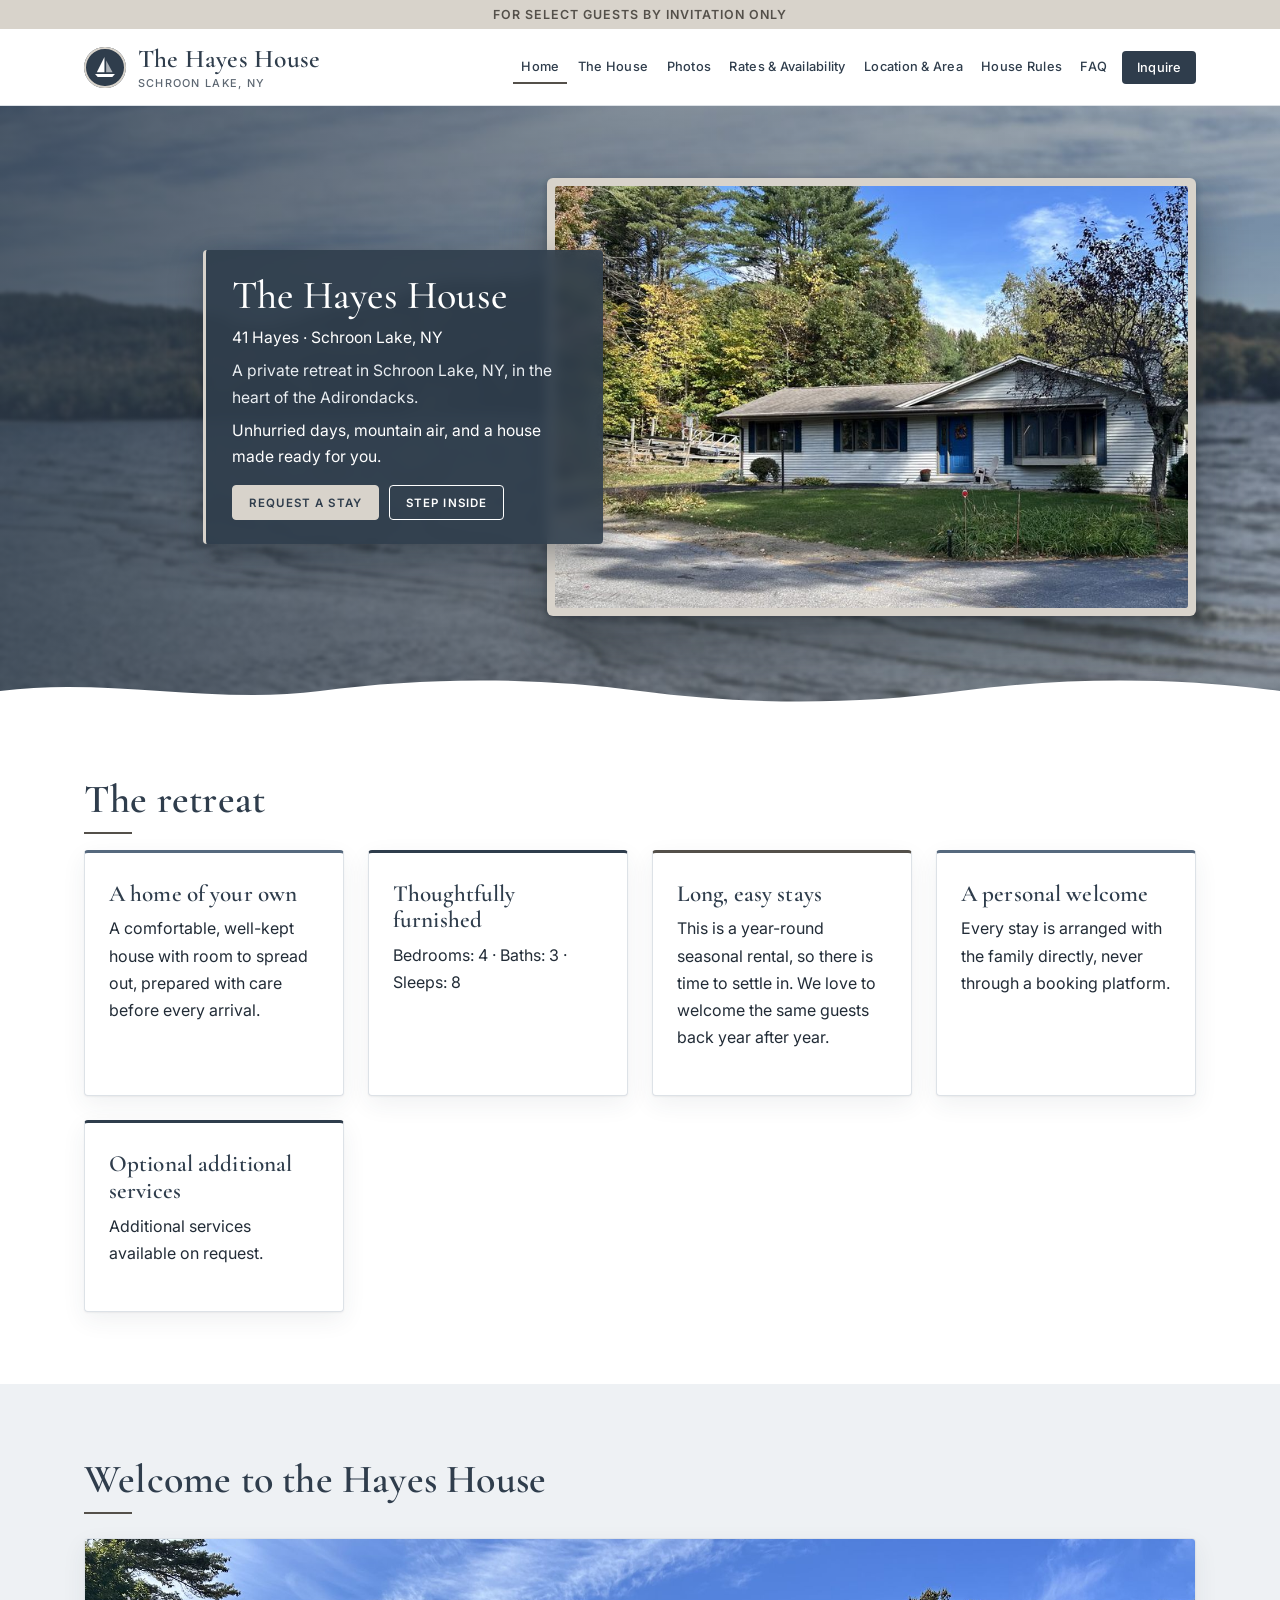
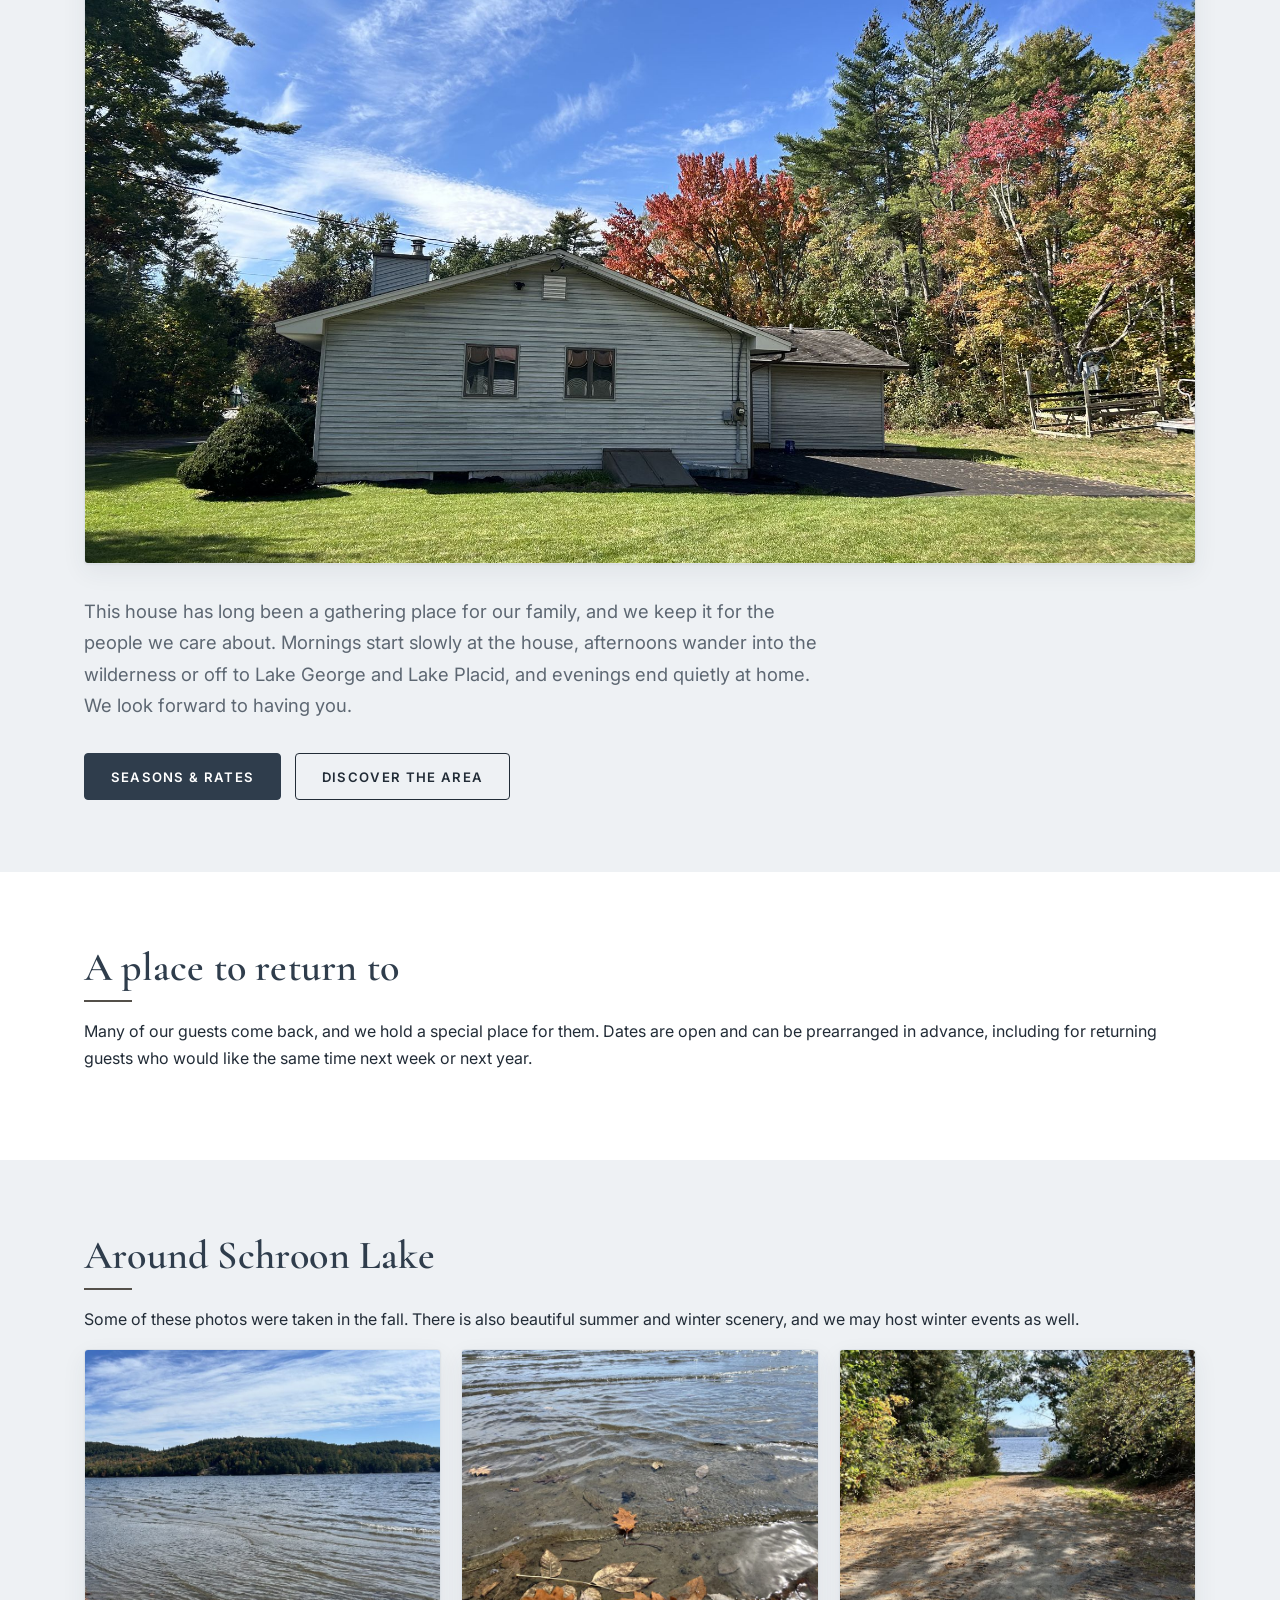
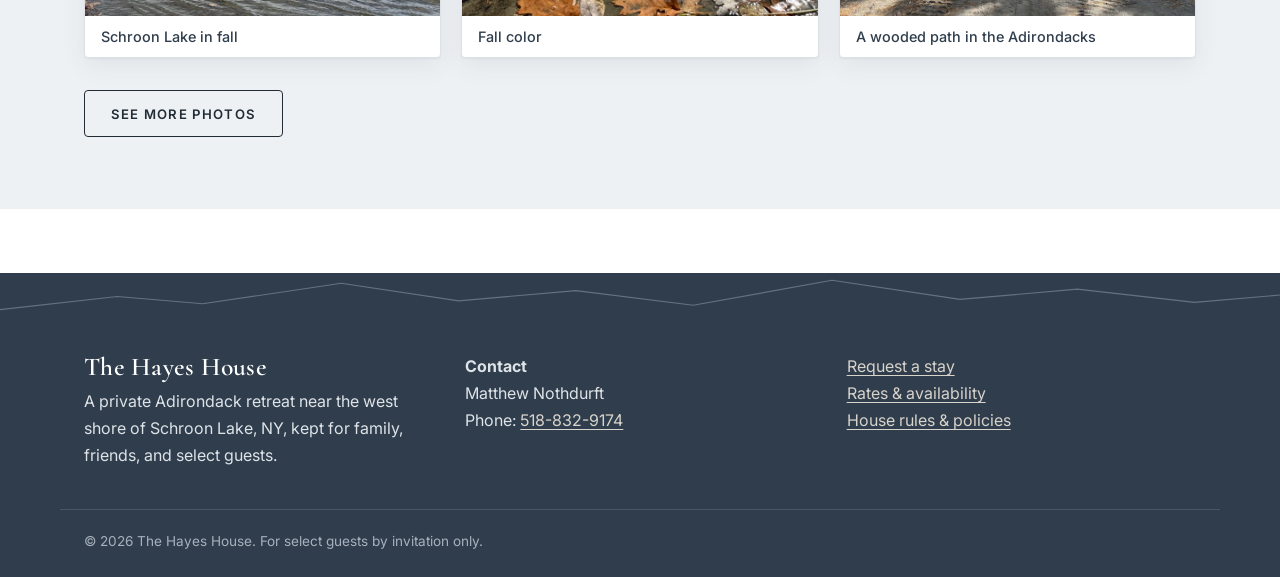
==== commit 871460f7: "Clarify year-round seasonal rental and open dates" ====
--- a/index.html
+++ b/index.html
@@ -86,7 +86,7 @@
         <div class="grid">
           <div class="card steel"><h3>A home of your own</h3><p>A comfortable, well-kept house with room to spread out, prepared with care before every arrival.</p></div>
           <div class="card"><h3>Thoughtfully furnished</h3><p>Bedrooms: 4 · Baths: 3 · Sleeps: 8</p></div>
-          <div class="card wood"><h3>Long, easy stays</h3><p>This is a seasonal rental, so there is time to settle in. We love to welcome the same guests back year after year.</p></div>
+          <div class="card wood"><h3>Long, easy stays</h3><p>This is a year-round seasonal rental, so there is time to settle in. We love to welcome the same guests back year after year.</p></div>
           <div class="card steel"><h3>A personal welcome</h3><p>Every stay is arranged with the family directly, never through a booking platform.</p></div>
           <div class="card"><h3>Optional additional services</h3><p>Additional services available on request.</p></div>
         </div>
@@ -105,12 +105,13 @@
     <section class="section">
       <div class="wrap">
         <h2>A place to return to</h2>
-        <p>Many of our guests come back each season, and we hold a special place for them. If you would like the same dates next year, simply let us know before you leave.</p>
+        <p>Many of our guests come back, and we hold a special place for them. Dates are open and can be prearranged in advance, including for returning guests who would like the same time next week or next year.</p>
       </div>
     </section>
     <section class="section alt">
       <div class="wrap">
         <h2>Around Schroon Lake</h2>
+        <p>Some of these photos were taken in the fall. There is also beautiful summer and winter scenery, and we may host winter events as well.</p>
         <div class="gallery three">
           <figure><img src="images/lake-shoreline-800.jpg" srcset="images/lake-shoreline-800.jpg 800w, images/lake-shoreline.jpg 1600w" sizes="(max-width: 600px) 100vw, 360px" alt="Schroon Lake on a clear fall day, with wooded hills in autumn color across the water" loading="lazy" width="1600" height="1200"><figcaption>Schroon Lake in fall</figcaption></figure>
           <figure><img src="images/lake-shallows-800.jpg" srcset="images/lake-shallows-800.jpg 800w, images/lake-shallows.jpg 1600w" sizes="(max-width: 600px) 100vw, 360px" alt="Fallen oak and maple leaves in clear, shallow lake water" loading="lazy" width="1600" height="1200"><figcaption>Fall color</figcaption></figure>
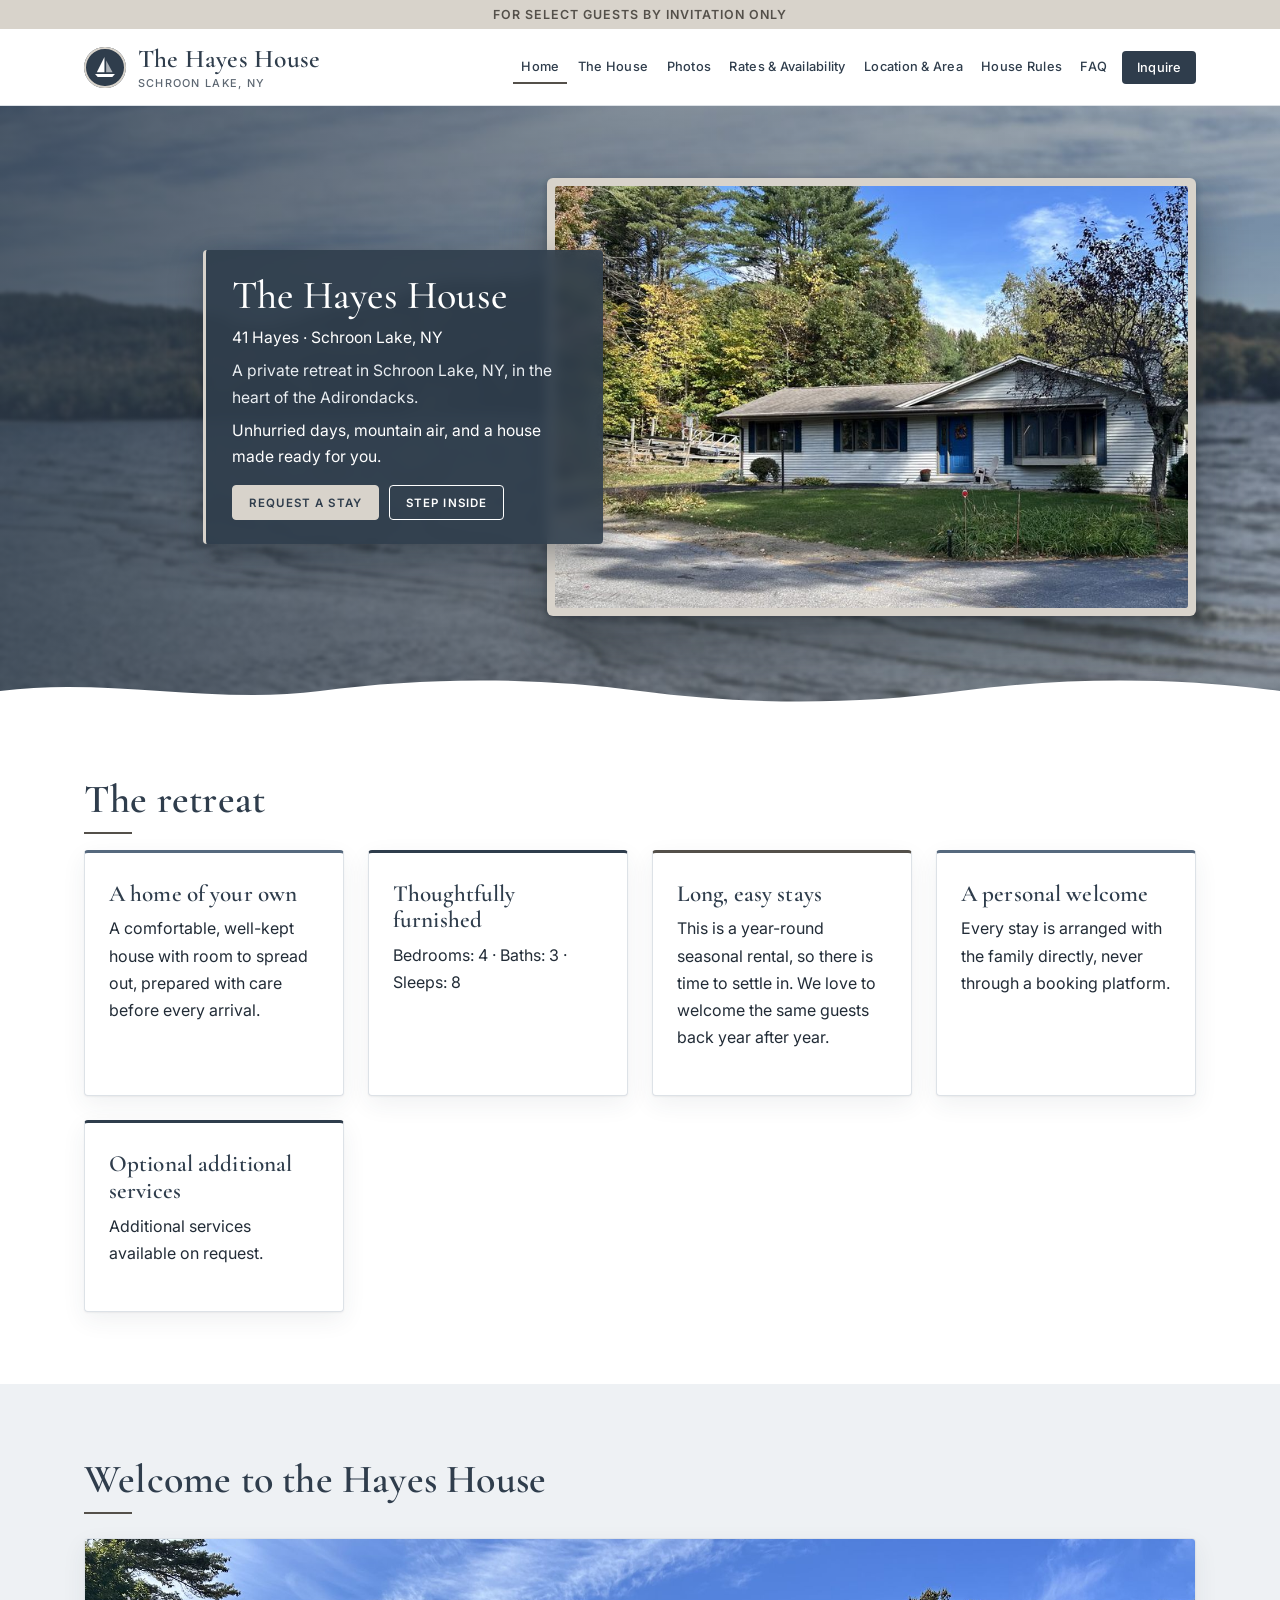
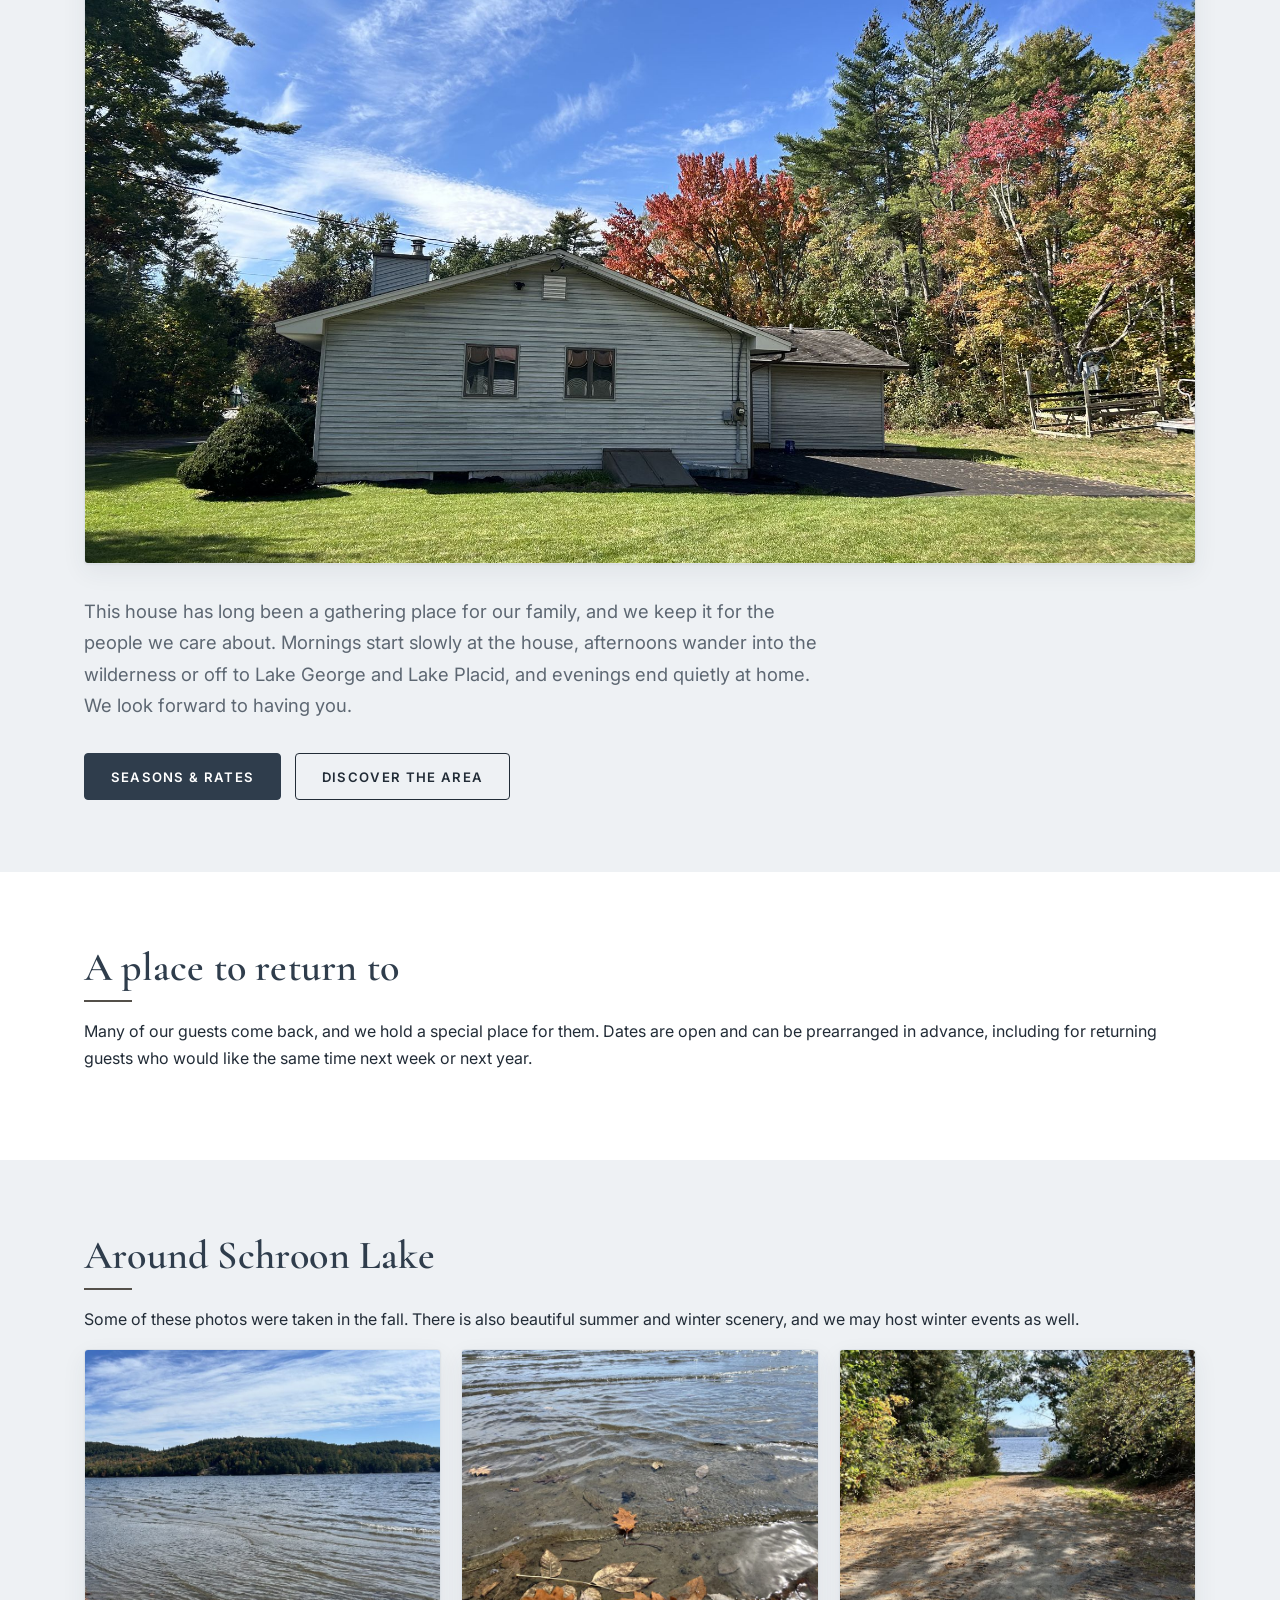
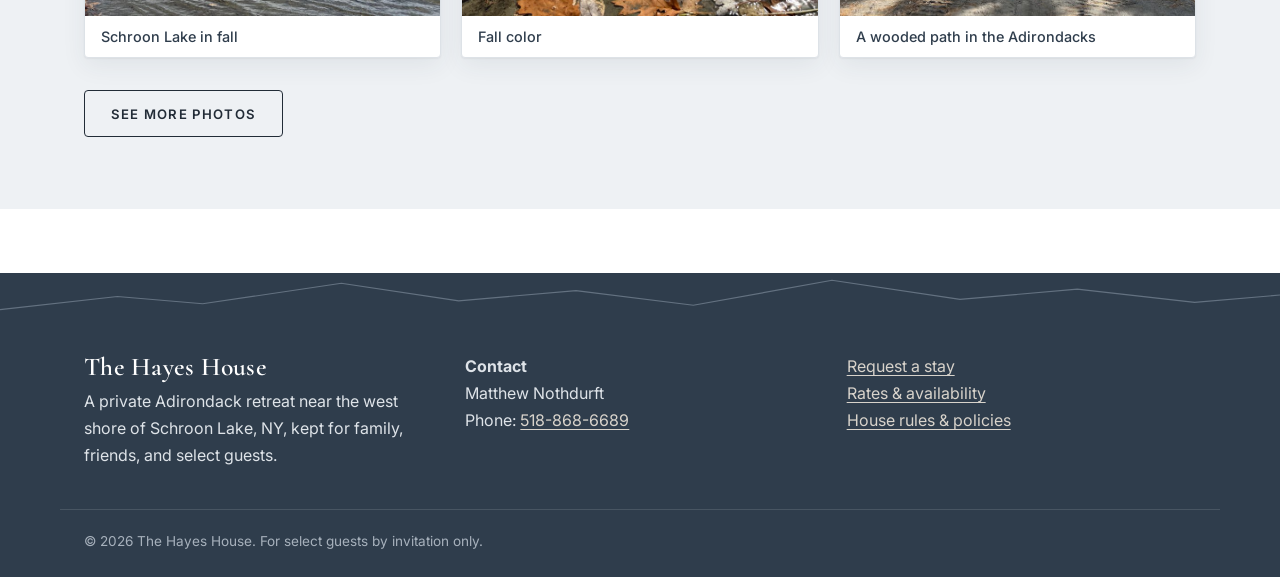
==== commit 7f365b14: "Replace the public Google Voice number with the AI assistant number. Guests now see 518-868-6689 on " ====
--- a/index.html
+++ b/index.html
@@ -27,7 +27,7 @@
   "url": "https://41hayes.com/",
   "description": "The Hayes House, a private Adirondack retreat in Schroon Lake, NY, open to family, friends, and select guests by invitation.",
   "image": "https://41hayes.com/images/house-front.jpg",
-  "telephone": "+1-518-832-9174",
+  "telephone": "+1-518-868-6689",
   "address": {
     "@type": "PostalAddress",
     "streetAddress": "41 Hayes Road",
@@ -132,7 +132,7 @@
       <div>
         <p><strong>Contact</strong><br>
         Matthew Nothdurft<br>
-        Phone: <a href="tel:+15188329174">518-832-9174</a></p>
+        Phone: <a href="tel:+15188686689">518-868-6689</a></p>
       </div>
       <div>
         <p><a href="inquire.html">Request a stay</a><br>
